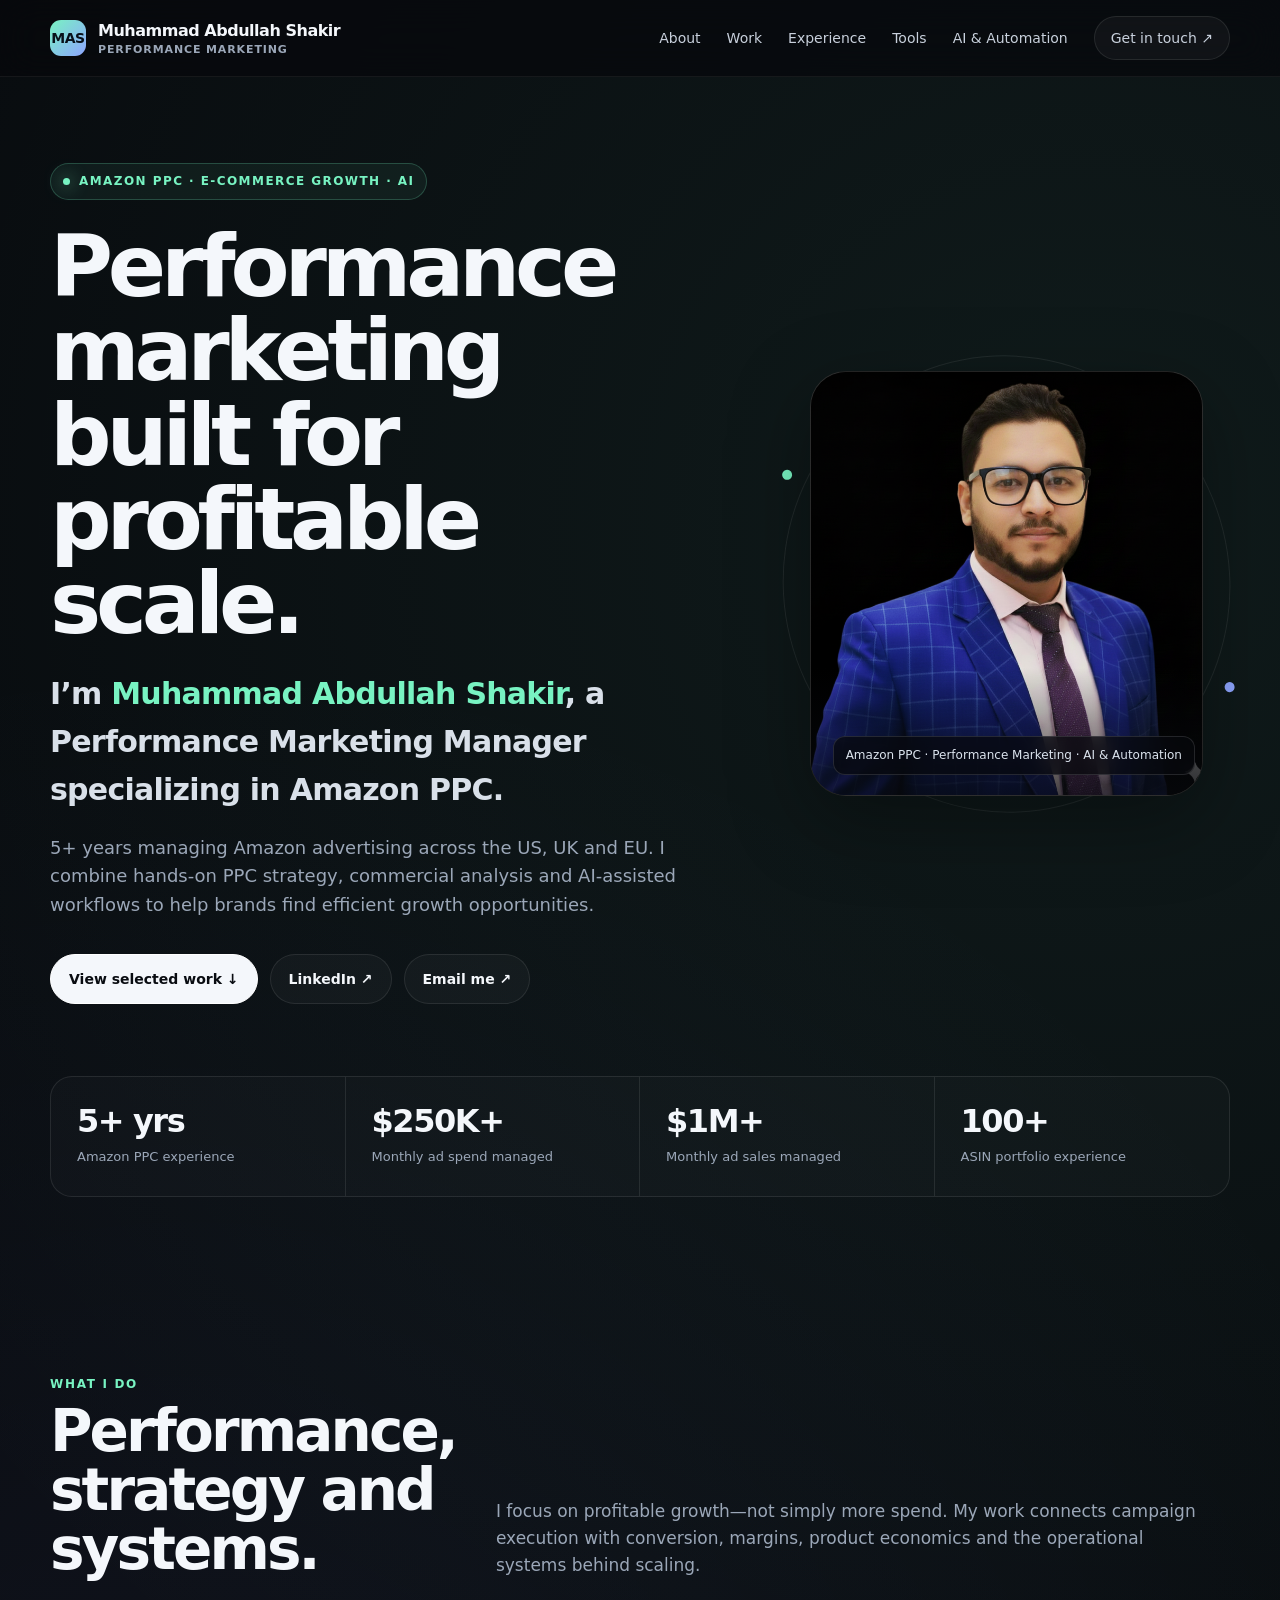
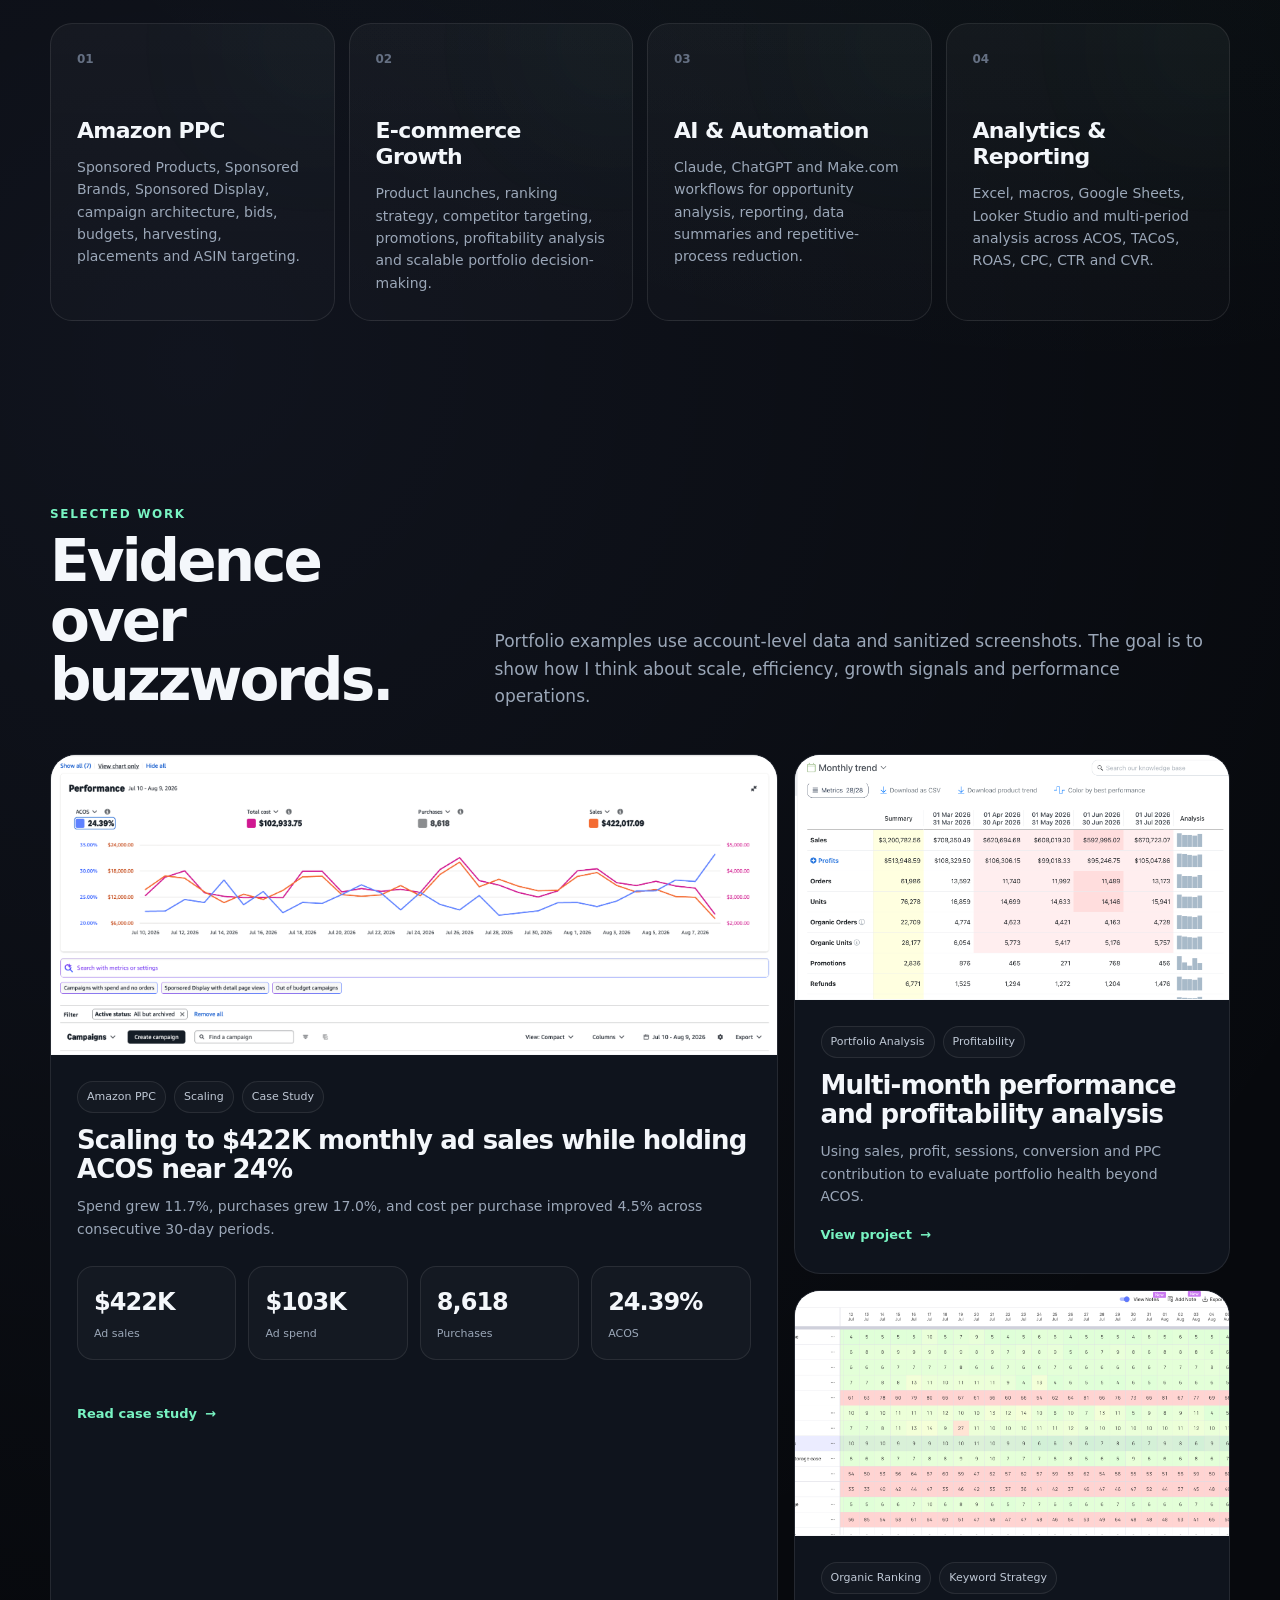
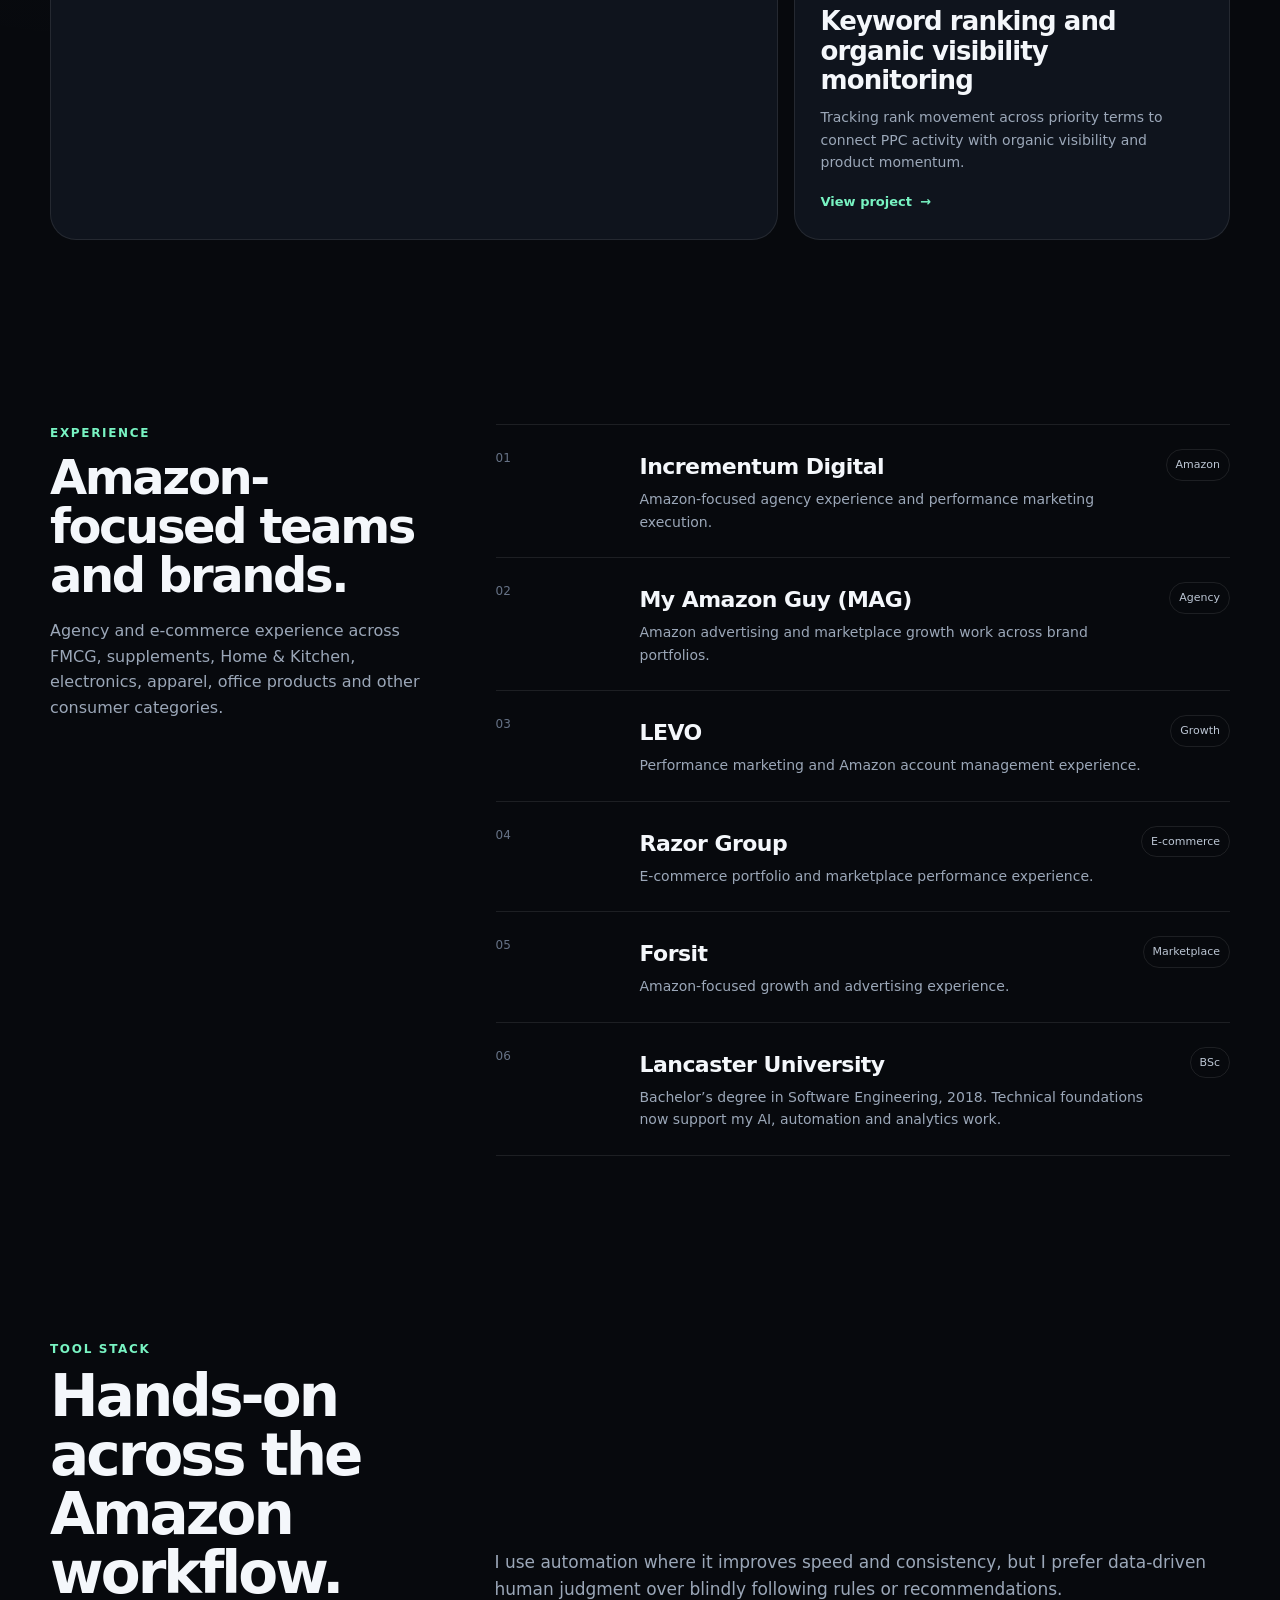
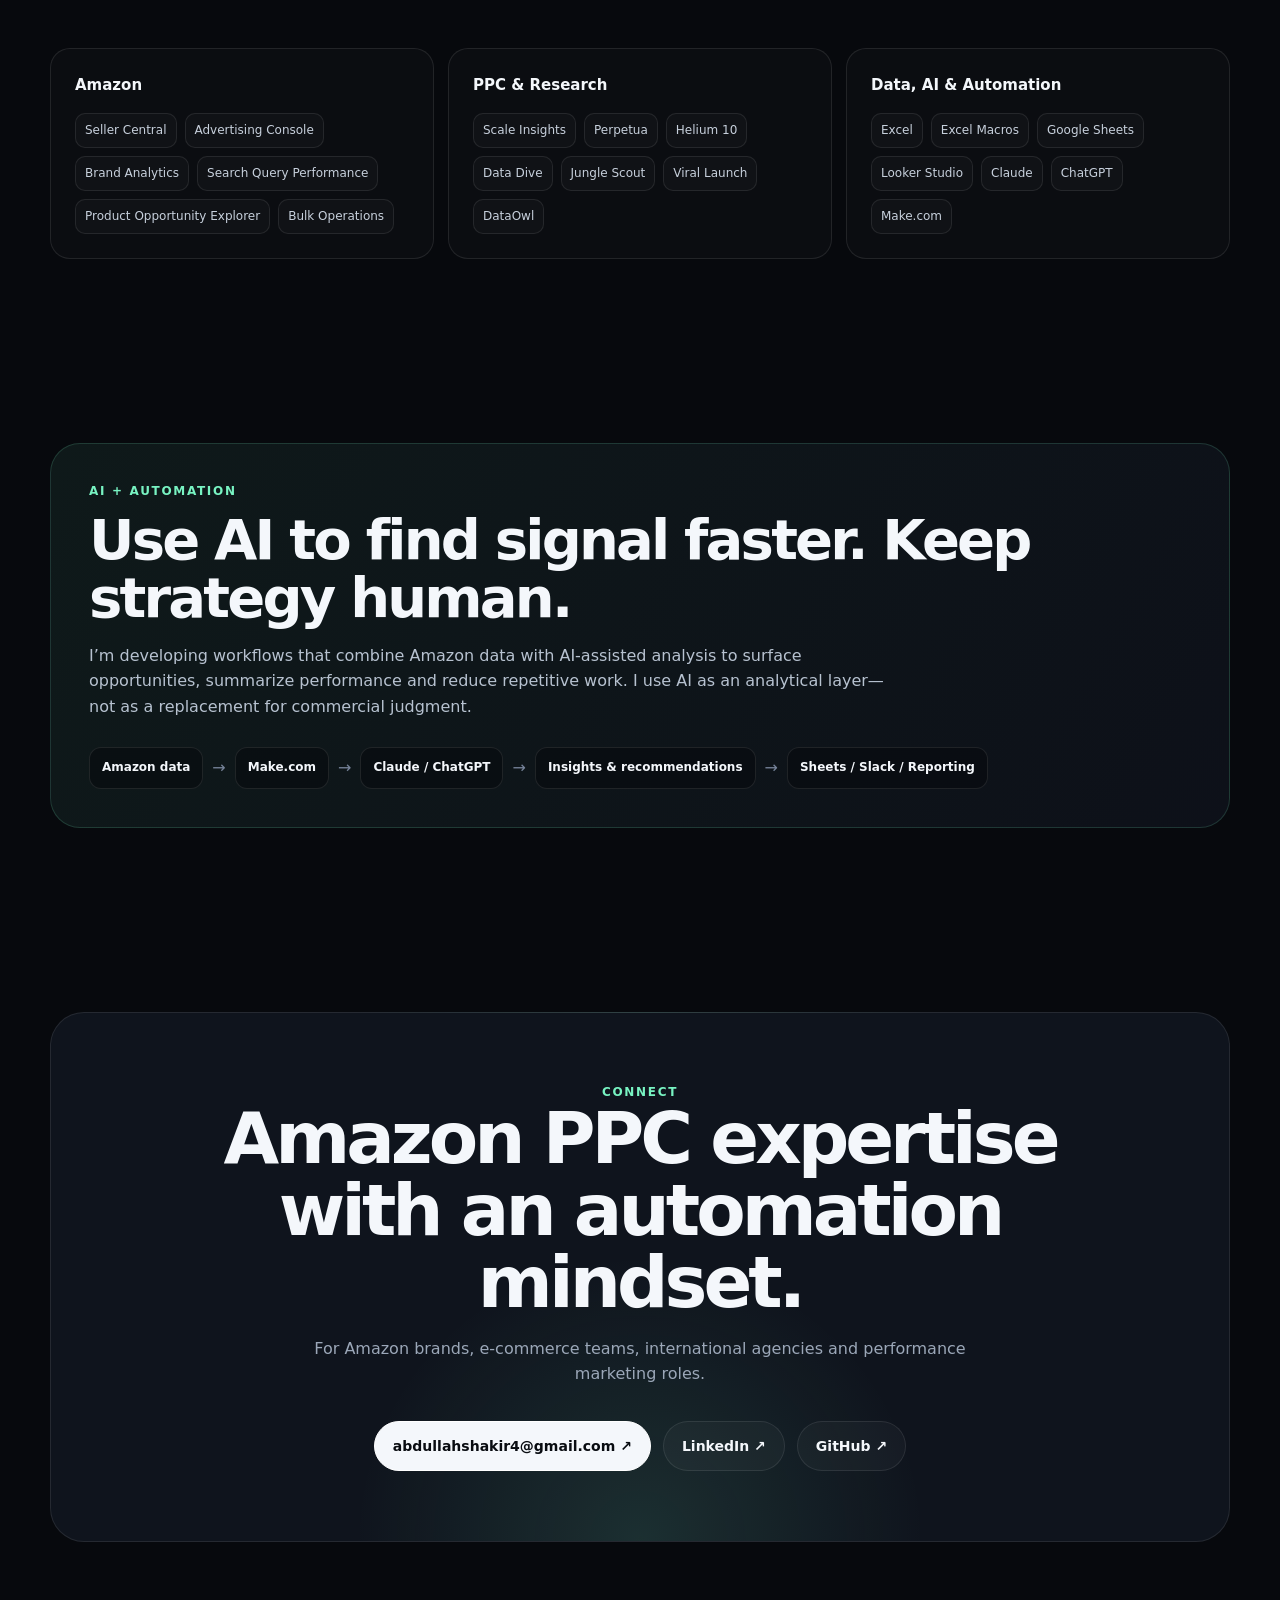
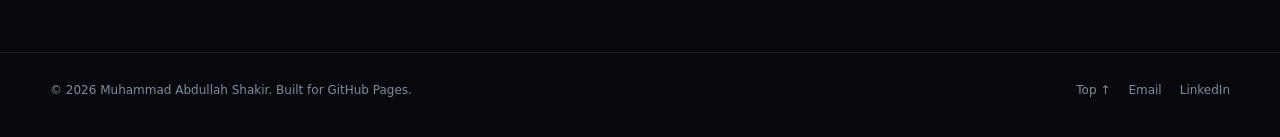
==== index.html @ b3706aef "Initial portfolio website" ====
<!doctype html>
<html lang="en">
<head>
  <meta charset="utf-8" />
  <meta name="viewport" content="width=device-width,initial-scale=1" />
  <meta name="description" content="Muhammad Abdullah Shakir — Performance Marketing Manager specializing in Amazon PPC, e-commerce growth, AI and automation." />
  <meta name="theme-color" content="#07090d" />
  <title>Muhammad Abdullah Shakir | Amazon PPC, Performance Marketing & AI</title>
  <link rel="stylesheet" href="styles.css" />
</head>
<body>
<nav class="nav">
  <div class="container nav-inner">
    <a class="brand" href="#top"><span class="brand-mark">MAS</span><span>Muhammad Abdullah Shakir<small>Performance Marketing</small></span></a>
    <button class="menu-btn" aria-label="Open menu">☰</button>
    <div class="nav-links">
      <a href="#about">About</a><a href="#work">Work</a><a href="#experience">Experience</a><a href="#tools">Tools</a><a href="#ai">AI & Automation</a>
      <a class="nav-cta" href="mailto:abdullahshakir4@gmail.com">Get in touch ↗</a>
    </div>
  </div>
</nav>
<main id="top">
  <header class="hero">
    <div class="container hero-grid">
      <div>
        <div class="eyebrow"><span class="eyebrow-dot"></span> Amazon PPC · E-commerce Growth · AI</div>
        <h1>Performance marketing built for profitable scale.</h1>
        <div class="hero-role">I’m <span>Muhammad Abdullah Shakir</span>, a Performance Marketing Manager specializing in Amazon PPC.</div>
        <p class="hero-copy">5+ years managing Amazon advertising across the US, UK and EU. I combine hands-on PPC strategy, commercial analysis and AI-assisted workflows to help brands find efficient growth opportunities.</p>
        <div class="hero-actions">
          <a class="btn btn-primary" href="#work">View selected work ↓</a>
          <a class="btn btn-secondary" href="https://www.linkedin.com/in/muhammadabdullahshakir/" target="_blank" rel="noreferrer">LinkedIn ↗</a>
          <a class="btn btn-secondary" href="mailto:abdullahshakir4@gmail.com">Email me ↗</a>
        </div>
      </div>
      <div class="hero-photo-wrap">
        <div class="hero-orbit"></div>
        <div class="photo-card"><img src="assets/profile.png" alt="Muhammad Abdullah Shakir" /><div class="photo-label">Amazon PPC · Performance Marketing · AI & Automation</div></div>
      </div>
    </div>
  </header>
  <div class="stats"><div class="container stats-grid reveal">
    <div class="stat"><strong>5+ yrs</strong><span>Amazon PPC experience</span></div>
    <div class="stat"><strong>$250K+</strong><span>Monthly ad spend managed</span></div>
    <div class="stat"><strong>$1M+</strong><span>Monthly ad sales managed</span></div>
    <div class="stat"><strong>100+</strong><span>ASIN portfolio experience</span></div>
  </div></div>

  <section id="about"><div class="container">
    <div class="section-head reveal"><div><div class="kicker">What I do</div><h2>Performance, strategy and systems.</h2></div><p>I focus on profitable growth—not simply more spend. My work connects campaign execution with conversion, margins, product economics and the operational systems behind scaling.</p></div>
    <div class="services-grid">
      <article class="service reveal"><div class="service-num">01</div><h3>Amazon PPC</h3><p>Sponsored Products, Sponsored Brands, Sponsored Display, campaign architecture, bids, budgets, harvesting, placements and ASIN targeting.</p></article>
      <article class="service reveal"><div class="service-num">02</div><h3>E-commerce Growth</h3><p>Product launches, ranking strategy, competitor targeting, promotions, profitability analysis and scalable portfolio decision-making.</p></article>
      <article class="service reveal"><div class="service-num">03</div><h3>AI & Automation</h3><p>Claude, ChatGPT and Make.com workflows for opportunity analysis, reporting, data summaries and repetitive-process reduction.</p></article>
      <article class="service reveal"><div class="service-num">04</div><h3>Analytics & Reporting</h3><p>Excel, macros, Google Sheets, Looker Studio and multi-period analysis across ACOS, TACoS, ROAS, CPC, CTR and CVR.</p></article>
    </div>
  </div></section>

  <section id="work"><div class="container">
    <div class="section-head reveal"><div><div class="kicker">Selected work</div><h2>Evidence over buzzwords.</h2></div><p>Portfolio examples use account-level data and sanitized screenshots. The goal is to show how I think about scale, efficiency, growth signals and performance operations.</p></div>
    <div class="work-grid">
      <a class="work-card primary reveal" href="ppc-scaling.html">
        <div class="visual"><img src="assets/ppc-after.png" alt="Amazon PPC performance showing $422K ad sales" /></div>
        <div class="work-card-content"><div class="work-meta"><span class="pill">Amazon PPC</span><span class="pill">Scaling</span><span class="pill">Case Study</span></div><h3>Scaling to $422K monthly ad sales while holding ACOS near 24%</h3><p>Spend grew 11.7%, purchases grew 17.0%, and cost per purchase improved 4.5% across consecutive 30-day periods.</p><div class="case-strip"><div class="case-metric"><strong>$422K</strong><span>Ad sales</span></div><div class="case-metric"><strong>$103K</strong><span>Ad spend</span></div><div class="case-metric"><strong>8,618</strong><span>Purchases</span></div><div class="case-metric"><strong>24.39%</strong><span>ACOS</span></div></div><div class="work-link">Read case study <span>→</span></div></div>
      </a>
      <div class="work-stack">
        <a class="work-card reveal" href="performance-growth.html"><div class="visual"><img src="assets/scale-insights-mom.png" alt="Multi-month e-commerce performance view" /></div><div class="work-card-content"><div class="work-meta"><span class="pill">Portfolio Analysis</span><span class="pill">Profitability</span></div><h3>Multi-month performance and profitability analysis</h3><p>Using sales, profit, sessions, conversion and PPC contribution to evaluate portfolio health beyond ACOS.</p><div class="work-link">View project <span>→</span></div></div></a>
        <a class="work-card reveal" href="keyword-ranking.html"><div class="visual"><img src="assets/keyword-ranks.png" alt="Keyword rank monitoring heatmap" /></div><div class="work-card-content"><div class="work-meta"><span class="pill">Organic Ranking</span><span class="pill">Keyword Strategy</span></div><h3>Keyword ranking and organic visibility monitoring</h3><p>Tracking rank movement across priority terms to connect PPC activity with organic visibility and product momentum.</p><div class="work-link">View project <span>→</span></div></div></a>
      </div>
    </div>
  </div></section>

  <section id="experience"><div class="container experience">
    <div class="exp-intro reveal"><div class="kicker">Experience</div><h2>Amazon-focused teams and brands.</h2><p>Agency and e-commerce experience across FMCG, supplements, Home & Kitchen, electronics, apparel, office products and other consumer categories.</p></div>
    <div class="timeline reveal">
      <div class="timeline-row"><div class="num">01</div><div><h3>Incrementum Digital</h3><p>Amazon-focused agency experience and performance marketing execution.</p></div><div class="tag">Amazon</div></div>
      <div class="timeline-row"><div class="num">02</div><div><h3>My Amazon Guy (MAG)</h3><p>Amazon advertising and marketplace growth work across brand portfolios.</p></div><div class="tag">Agency</div></div>
      <div class="timeline-row"><div class="num">03</div><div><h3>LEVO</h3><p>Performance marketing and Amazon account management experience.</p></div><div class="tag">Growth</div></div>
      <div class="timeline-row"><div class="num">04</div><div><h3>Razor Group</h3><p>E-commerce portfolio and marketplace performance experience.</p></div><div class="tag">E-commerce</div></div>
      <div class="timeline-row"><div class="num">05</div><div><h3>Forsit</h3><p>Amazon-focused growth and advertising experience.</p></div><div class="tag">Marketplace</div></div>
      <div class="timeline-row"><div class="num">06</div><div><h3>Lancaster University</h3><p>Bachelor’s degree in Software Engineering, 2018. Technical foundations now support my AI, automation and analytics work.</p></div><div class="tag">BSc</div></div>
    </div>
  </div></section>

  <section id="tools"><div class="container">
    <div class="section-head reveal"><div><div class="kicker">Tool stack</div><h2>Hands-on across the Amazon workflow.</h2></div><p>I use automation where it improves speed and consistency, but I prefer data-driven human judgment over blindly following rules or recommendations.</p></div>
    <div class="tools-wrap">
      <div class="tool-group reveal"><h3>Amazon</h3><div class="chips"><span class="chip">Seller Central</span><span class="chip">Advertising Console</span><span class="chip">Brand Analytics</span><span class="chip">Search Query Performance</span><span class="chip">Product Opportunity Explorer</span><span class="chip">Bulk Operations</span></div></div>
      <div class="tool-group reveal"><h3>PPC & Research</h3><div class="chips"><span class="chip">Scale Insights</span><span class="chip">Perpetua</span><span class="chip">Helium 10</span><span class="chip">Data Dive</span><span class="chip">Jungle Scout</span><span class="chip">Viral Launch</span><span class="chip">DataOwl</span></div></div>
      <div class="tool-group reveal"><h3>Data, AI & Automation</h3><div class="chips"><span class="chip">Excel</span><span class="chip">Excel Macros</span><span class="chip">Google Sheets</span><span class="chip">Looker Studio</span><span class="chip">Claude</span><span class="chip">ChatGPT</span><span class="chip">Make.com</span></div></div>
    </div>
  </div></section>

  <section id="ai"><div class="container"><div class="ai-band reveal">
    <div class="kicker">AI + Automation</div><h2>Use AI to find signal faster. Keep strategy human.</h2><p>I’m developing workflows that combine Amazon data with AI-assisted analysis to surface opportunities, summarize performance and reduce repetitive work. I use AI as an analytical layer—not as a replacement for commercial judgment.</p>
    <div class="workflow"><span class="flow-step">Amazon data</span><span class="arrow">→</span><span class="flow-step">Make.com</span><span class="arrow">→</span><span class="flow-step">Claude / ChatGPT</span><span class="arrow">→</span><span class="flow-step">Insights & recommendations</span><span class="arrow">→</span><span class="flow-step">Sheets / Slack / Reporting</span></div>
  </div></div></section>

  <section class="cta"><div class="container"><div class="cta-box reveal"><div class="kicker">Connect</div><h2>Amazon PPC expertise with an automation mindset.</h2><p>For Amazon brands, e-commerce teams, international agencies and performance marketing roles.</p><div class="hero-actions" style="justify-content:center"><a class="btn btn-primary" href="mailto:abdullahshakir4@gmail.com">abdullahshakir4@gmail.com ↗</a><a class="btn btn-secondary" href="https://www.linkedin.com/in/muhammadabdullahshakir/" target="_blank" rel="noreferrer">LinkedIn ↗</a><a class="btn btn-secondary" href="https://github.com/mabdullahshakir4" target="_blank" rel="noreferrer">GitHub ↗</a></div></div></div></section>
</main>
<footer><div class="container footer-inner"><div>© 2026 Muhammad Abdullah Shakir. Built for GitHub Pages.</div><div class="footer-links"><a href="#top">Top ↑</a><a href="mailto:abdullahshakir4@gmail.com">Email</a><a href="https://www.linkedin.com/in/muhammadabdullahshakir/" target="_blank" rel="noreferrer">LinkedIn</a></div></div></footer>
<script src="script.js"></script>
</body></html>
---- styles.css ----
:root {
  --bg: #07090d;
  --bg-soft: #0b0f16;
  --panel: #0f141d;
  --panel-2: #111824;
  --text: #f4f7fb;
  --muted: #9ba7b8;
  --line: rgba(255,255,255,.09);
  --accent: #78f3c2;
  --accent-2: #8ea5ff;
  --accent-3: #e4ff7a;
  --shadow: 0 24px 80px rgba(0,0,0,.35);
  --radius: 24px;
  --container: 1180px;
}
*{box-sizing:border-box}
html{scroll-behavior:smooth}
body{margin:0;background:
  radial-gradient(circle at 85% 8%,rgba(120,243,194,.08),transparent 24%),
  radial-gradient(circle at 15% 30%,rgba(142,165,255,.07),transparent 28%),
  var(--bg);color:var(--text);font-family:Inter,ui-sans-serif,system-ui,-apple-system,BlinkMacSystemFont,"Segoe UI",sans-serif;line-height:1.6;overflow-x:hidden}
a{color:inherit;text-decoration:none}
img{max-width:100%;display:block}
button,input,textarea{font:inherit}
.container{width:min(calc(100% - 40px),var(--container));margin:0 auto}
.nav{position:sticky;top:0;z-index:50;background:rgba(7,9,13,.76);backdrop-filter:blur(18px);border-bottom:1px solid rgba(255,255,255,.06)}
.nav-inner{height:76px;display:flex;align-items:center;justify-content:space-between;gap:24px}
.brand{display:flex;align-items:center;gap:12px;font-weight:800;letter-spacing:-.03em}.brand-mark{width:36px;height:36px;border-radius:11px;display:grid;place-items:center;background:linear-gradient(135deg,var(--accent),var(--accent-2));color:#081019;font-size:14px}.brand small{display:block;color:var(--muted);font-weight:600;font-size:11px;letter-spacing:.08em;text-transform:uppercase;margin-top:-3px}
.nav-links{display:flex;align-items:center;gap:26px;font-size:14px;color:#c8d0dc}.nav-links a:hover{color:#fff}.nav-cta{padding:10px 16px;border:1px solid var(--line);border-radius:999px;background:rgba(255,255,255,.04)}
.menu-btn{display:none;background:none;border:0;color:#fff;font-size:24px;cursor:pointer}
.hero{padding:86px 0 54px}.hero-grid{display:grid;grid-template-columns:1.2fr .8fr;gap:62px;align-items:center}.eyebrow{display:inline-flex;align-items:center;gap:9px;font-size:12px;font-weight:800;letter-spacing:.12em;text-transform:uppercase;color:var(--accent);border:1px solid rgba(120,243,194,.22);background:rgba(120,243,194,.06);padding:8px 12px;border-radius:999px}.eyebrow-dot{width:7px;height:7px;border-radius:50%;background:var(--accent);box-shadow:0 0 18px var(--accent)}
h1{font-size:clamp(48px,7vw,86px);line-height:.98;letter-spacing:-.06em;margin:24px 0 24px;max-width:850px}.hero-role{font-size:clamp(20px,2.4vw,30px);font-weight:650;color:#d9e0e9;letter-spacing:-.025em;margin-bottom:20px}.hero-role span{color:var(--accent)}.hero-copy{max-width:730px;color:var(--muted);font-size:18px}.hero-actions{display:flex;gap:12px;flex-wrap:wrap;margin-top:34px}.btn{display:inline-flex;align-items:center;justify-content:center;gap:9px;padding:13px 18px;border-radius:999px;border:1px solid var(--line);font-weight:750;font-size:14px;transition:.2s ease}.btn-primary{background:var(--text);color:#090c11;border-color:#fff}.btn-primary:hover{transform:translateY(-2px);box-shadow:0 14px 40px rgba(255,255,255,.12)}.btn-secondary{background:rgba(255,255,255,.03)}.btn-secondary:hover{border-color:rgba(255,255,255,.22);background:rgba(255,255,255,.06)}
.hero-photo-wrap{position:relative;min-height:520px;display:grid;place-items:center}.hero-orbit{position:absolute;inset:6% 0;border:1px solid rgba(255,255,255,.08);border-radius:50%;transform:rotate(-14deg)}.hero-orbit:before,.hero-orbit:after{content:"";position:absolute;width:10px;height:10px;border-radius:50%;background:var(--accent)}.hero-orbit:before{top:14%;left:7%}.hero-orbit:after{bottom:15%;right:6%;background:var(--accent-2)}.photo-card{position:relative;width:min(420px,88%);aspect-ratio:1/1.08;border-radius:36px;overflow:hidden;background:linear-gradient(180deg,#111,#050505);border:1px solid rgba(255,255,255,.12);box-shadow:var(--shadow)}.photo-card img{width:100%;height:100%;object-fit:cover;object-position:center top}.photo-card:after{content:"";position:absolute;inset:auto 0 0;height:30%;background:linear-gradient(transparent,rgba(7,9,13,.7))}.photo-label{position:absolute;z-index:2;left:22px;bottom:20px;padding:9px 12px;border-radius:12px;background:rgba(7,9,13,.72);border:1px solid rgba(255,255,255,.12);backdrop-filter:blur(10px);font-size:12px;color:#dce4ee}
.stats{padding:18px 0 86px}.stats-grid{display:grid;grid-template-columns:repeat(4,1fr);border:1px solid var(--line);border-radius:22px;overflow:hidden;background:rgba(255,255,255,.02)}.stat{padding:28px 26px;border-right:1px solid var(--line)}.stat:last-child{border-right:0}.stat strong{display:block;font-size:32px;line-height:1.05;letter-spacing:-.045em}.stat span{display:block;color:var(--muted);font-size:13px;margin-top:8px}
section{padding:92px 0}.section-head{display:grid;grid-template-columns:.55fr 1fr;gap:40px;align-items:end;margin-bottom:44px}.kicker{font-size:12px;text-transform:uppercase;letter-spacing:.14em;font-weight:800;color:var(--accent)}.section-head h2{font-size:clamp(36px,5vw,58px);line-height:1.02;letter-spacing:-.05em;margin:8px 0 0}.section-head p{color:var(--muted);font-size:17px;margin:0;max-width:720px}
.services-grid{display:grid;grid-template-columns:repeat(4,1fr);gap:14px}.service{min-height:250px;padding:26px;border:1px solid var(--line);border-radius:22px;background:linear-gradient(180deg,rgba(255,255,255,.035),rgba(255,255,255,.015));position:relative;overflow:hidden}.service:before{content:"";position:absolute;width:120px;height:120px;border-radius:50%;background:var(--accent);filter:blur(90px);opacity:.09;right:-40px;top:-40px}.service-num{font-size:12px;color:#657083;font-weight:800}.service h3{font-size:22px;line-height:1.2;letter-spacing:-.03em;margin:48px 0 12px}.service p{color:var(--muted);font-size:14px;margin:0}
.work-grid{display:grid;grid-template-columns:1.25fr .75fr;gap:16px}.work-card{position:relative;border:1px solid var(--line);border-radius:26px;background:var(--panel);overflow:hidden;min-height:420px;transition:.25s ease}.work-card:hover{transform:translateY(-4px);border-color:rgba(255,255,255,.18)}.work-card .visual{height:245px;background:#f6f7f8;overflow:hidden;border-bottom:1px solid var(--line)}.work-card .visual img{width:100%;height:100%;object-fit:cover;object-position:top}.work-card.primary .visual{height:300px}.work-card-content{padding:26px}.work-meta{display:flex;gap:8px;flex-wrap:wrap;margin-bottom:13px}.pill{font-size:11px;color:#bfc8d5;border:1px solid var(--line);border-radius:999px;padding:6px 9px;background:rgba(255,255,255,.025)}.work-card h3{font-size:26px;line-height:1.15;letter-spacing:-.035em;margin:8px 0 10px}.work-card p{color:var(--muted);font-size:14px;margin:0}.work-link{display:inline-flex;gap:8px;align-items:center;margin-top:18px;font-size:13px;font-weight:800;color:var(--accent)}.work-link span{transition:.2s}.work-card:hover .work-link span{transform:translateX(4px)}.work-stack{display:grid;gap:16px}
.case-strip{display:grid;grid-template-columns:repeat(4,1fr);gap:12px;margin:26px 0}.case-metric{padding:16px;border-radius:16px;border:1px solid var(--line);background:rgba(255,255,255,.025)}.case-metric strong{font-size:24px;letter-spacing:-.04em}.case-metric span{display:block;color:var(--muted);font-size:11px;margin-top:4px}
.experience{display:grid;grid-template-columns:.7fr 1.3fr;gap:50px}.exp-intro{position:sticky;top:110px;align-self:start}.exp-intro h2{font-size:48px;line-height:1.02;letter-spacing:-.05em;margin:10px 0 18px}.exp-intro p{color:var(--muted)}.timeline{border-top:1px solid var(--line)}.timeline-row{display:grid;grid-template-columns:120px 1fr auto;gap:24px;padding:24px 0;border-bottom:1px solid var(--line);align-items:start}.timeline-row .num{font-size:12px;color:#667286}.timeline-row h3{font-size:22px;margin:0 0 4px;letter-spacing:-.025em}.timeline-row p{margin:0;color:var(--muted);font-size:14px}.timeline-row .tag{font-size:11px;color:#bcc6d4;border:1px solid var(--line);padding:6px 9px;border-radius:999px;white-space:nowrap}
.tools-wrap{display:grid;grid-template-columns:repeat(3,1fr);gap:14px}.tool-group{padding:24px;border-radius:20px;border:1px solid var(--line);background:rgba(255,255,255,.018)}.tool-group h3{font-size:15px;margin:0 0 16px}.chips{display:flex;flex-wrap:wrap;gap:8px}.chip{font-size:12px;color:#c7d0dc;padding:7px 9px;border:1px solid var(--line);border-radius:10px;background:rgba(255,255,255,.025)}
.ai-band{border:1px solid rgba(120,243,194,.16);background:linear-gradient(120deg,rgba(120,243,194,.07),rgba(142,165,255,.05));border-radius:30px;padding:38px}.ai-band h2{font-size:clamp(34px,5vw,56px);line-height:1.03;letter-spacing:-.05em;margin:10px 0 14px}.ai-band p{color:#b7c2d0;max-width:800px}.workflow{display:flex;gap:9px;flex-wrap:wrap;align-items:center;margin-top:28px}.flow-step{padding:10px 12px;border:1px solid var(--line);border-radius:12px;background:rgba(7,9,13,.52);font-size:12px;font-weight:750}.arrow{color:#768399}
.cta{padding-bottom:110px}.cta-box{text-align:center;border:1px solid var(--line);border-radius:34px;padding:70px 30px;background:radial-gradient(circle at 50% 100%,rgba(120,243,194,.12),transparent 36%),var(--panel)}.cta-box h2{font-size:clamp(42px,6vw,72px);line-height:1;letter-spacing:-.055em;margin:0 auto 18px;max-width:900px}.cta-box p{color:var(--muted);max-width:680px;margin:0 auto 28px}
footer{border-top:1px solid var(--line);padding:28px 0 36px;color:#7f8b9d;font-size:12px}.footer-inner{display:flex;justify-content:space-between;gap:20px;flex-wrap:wrap}.footer-links{display:flex;gap:18px}.footer-links a:hover{color:#fff}
/* case study */
.case-hero{padding:78px 0 46px}.case-hero .back{font-size:13px;color:var(--muted)}.case-hero h1{font-size:clamp(44px,6vw,76px);max-width:960px;margin:22px 0}.case-lead{font-size:19px;color:#aeb8c7;max-width:820px}.case-grid{display:grid;grid-template-columns:.72fr 1.28fr;gap:54px;align-items:start}.case-sidebar{position:sticky;top:105px}.case-sidebar-card{border:1px solid var(--line);border-radius:22px;padding:22px;background:var(--panel)}.case-sidebar-card h3{font-size:13px;text-transform:uppercase;letter-spacing:.1em;color:#7f8b9d;margin:0 0 14px}.case-sidebar-card dl{margin:0}.case-sidebar-card div{padding:12px 0;border-top:1px solid var(--line)}.case-sidebar-card div:first-of-type{border-top:0}.case-sidebar-card dt{font-size:11px;color:#6f7b8d}.case-sidebar-card dd{margin:3px 0 0;font-size:15px;font-weight:700}.case-content h2{font-size:36px;letter-spacing:-.04em;margin:0 0 15px}.case-content h3{font-size:23px;letter-spacing:-.03em;margin:40px 0 10px}.case-content p,.case-content li{color:#aeb8c7}.case-content ul{padding-left:20px}.evidence{margin:26px 0;border-radius:20px;overflow:hidden;border:1px solid var(--line);background:#fff}.evidence img{width:100%;height:auto}.caption{font-size:11px;color:#768399;margin-top:8px}.notice{padding:16px 18px;border-left:3px solid var(--accent);background:rgba(120,243,194,.05);border-radius:0 14px 14px 0;color:#b8c4d2;font-size:13px;margin:28px 0}.two-up{display:grid;grid-template-columns:1fr 1fr;gap:14px}.two-up .evidence{margin:0}.case-table{width:100%;border-collapse:collapse;margin:24px 0;border:1px solid var(--line);border-radius:16px;overflow:hidden}.case-table th,.case-table td{padding:13px 14px;border-bottom:1px solid var(--line);text-align:left;font-size:13px}.case-table th{color:#818da0;font-weight:700;background:rgba(255,255,255,.025)}.case-table td{color:#d7dee8}.case-table tr:last-child td{border-bottom:0}.accent{color:var(--accent)}
.reveal{opacity:0;transform:translateY(16px);transition:opacity .65s ease,transform .65s ease}.reveal.visible{opacity:1;transform:none}
.lightbox{position:fixed;inset:0;background:rgba(2,3,6,.92);display:none;z-index:100;align-items:center;justify-content:center;padding:30px;cursor:zoom-out}.lightbox.open{display:flex}.lightbox img{max-width:96vw;max-height:92vh;object-fit:contain;border-radius:12px;box-shadow:0 24px 80px rgba(0,0,0,.55)}.zoomable{cursor:zoom-in}
@media(max-width:980px){.hero-grid,.section-head,.experience,.case-grid{grid-template-columns:1fr}.hero-photo-wrap{min-height:auto;padding-top:20px}.photo-card{width:min(420px,80vw)}.stats-grid{grid-template-columns:repeat(2,1fr)}.stat:nth-child(2){border-right:0}.stat:nth-child(-n+2){border-bottom:1px solid var(--line)}.services-grid{grid-template-columns:repeat(2,1fr)}.work-grid{grid-template-columns:1fr}.tools-wrap{grid-template-columns:1fr 1fr}.exp-intro,.case-sidebar{position:static}.section-head{align-items:start}.case-sidebar-card{display:grid;grid-template-columns:repeat(2,1fr);gap:8px}.case-sidebar-card h3{grid-column:1/-1}.case-sidebar-card div{border-top:0!important;border-bottom:1px solid var(--line)}}
@media(max-width:720px){.container{width:min(calc(100% - 28px),var(--container))}.nav-links{position:absolute;top:76px;left:14px;right:14px;display:none;flex-direction:column;align-items:stretch;gap:0;padding:10px;border:1px solid var(--line);border-radius:16px;background:#0b0f16;box-shadow:var(--shadow)}.nav-links.open{display:flex}.nav-links a{padding:12px 10px}.menu-btn{display:block}.hero{padding-top:54px}.hero-copy{font-size:16px}.stats-grid{grid-template-columns:1fr 1fr}.stat{padding:20px 18px}.stat strong{font-size:27px}.services-grid,.tools-wrap,.two-up{grid-template-columns:1fr}.service{min-height:220px}.work-card.primary .visual,.work-card .visual{height:220px}.timeline-row{grid-template-columns:42px 1fr}.timeline-row .tag{grid-column:2;justify-self:start}.ai-band{padding:26px}.case-hero{padding-top:52px}.case-sidebar-card{grid-template-columns:1fr}.case-strip{grid-template-columns:1fr 1fr}.footer-inner{flex-direction:column}.cta-box{padding:52px 22px}}
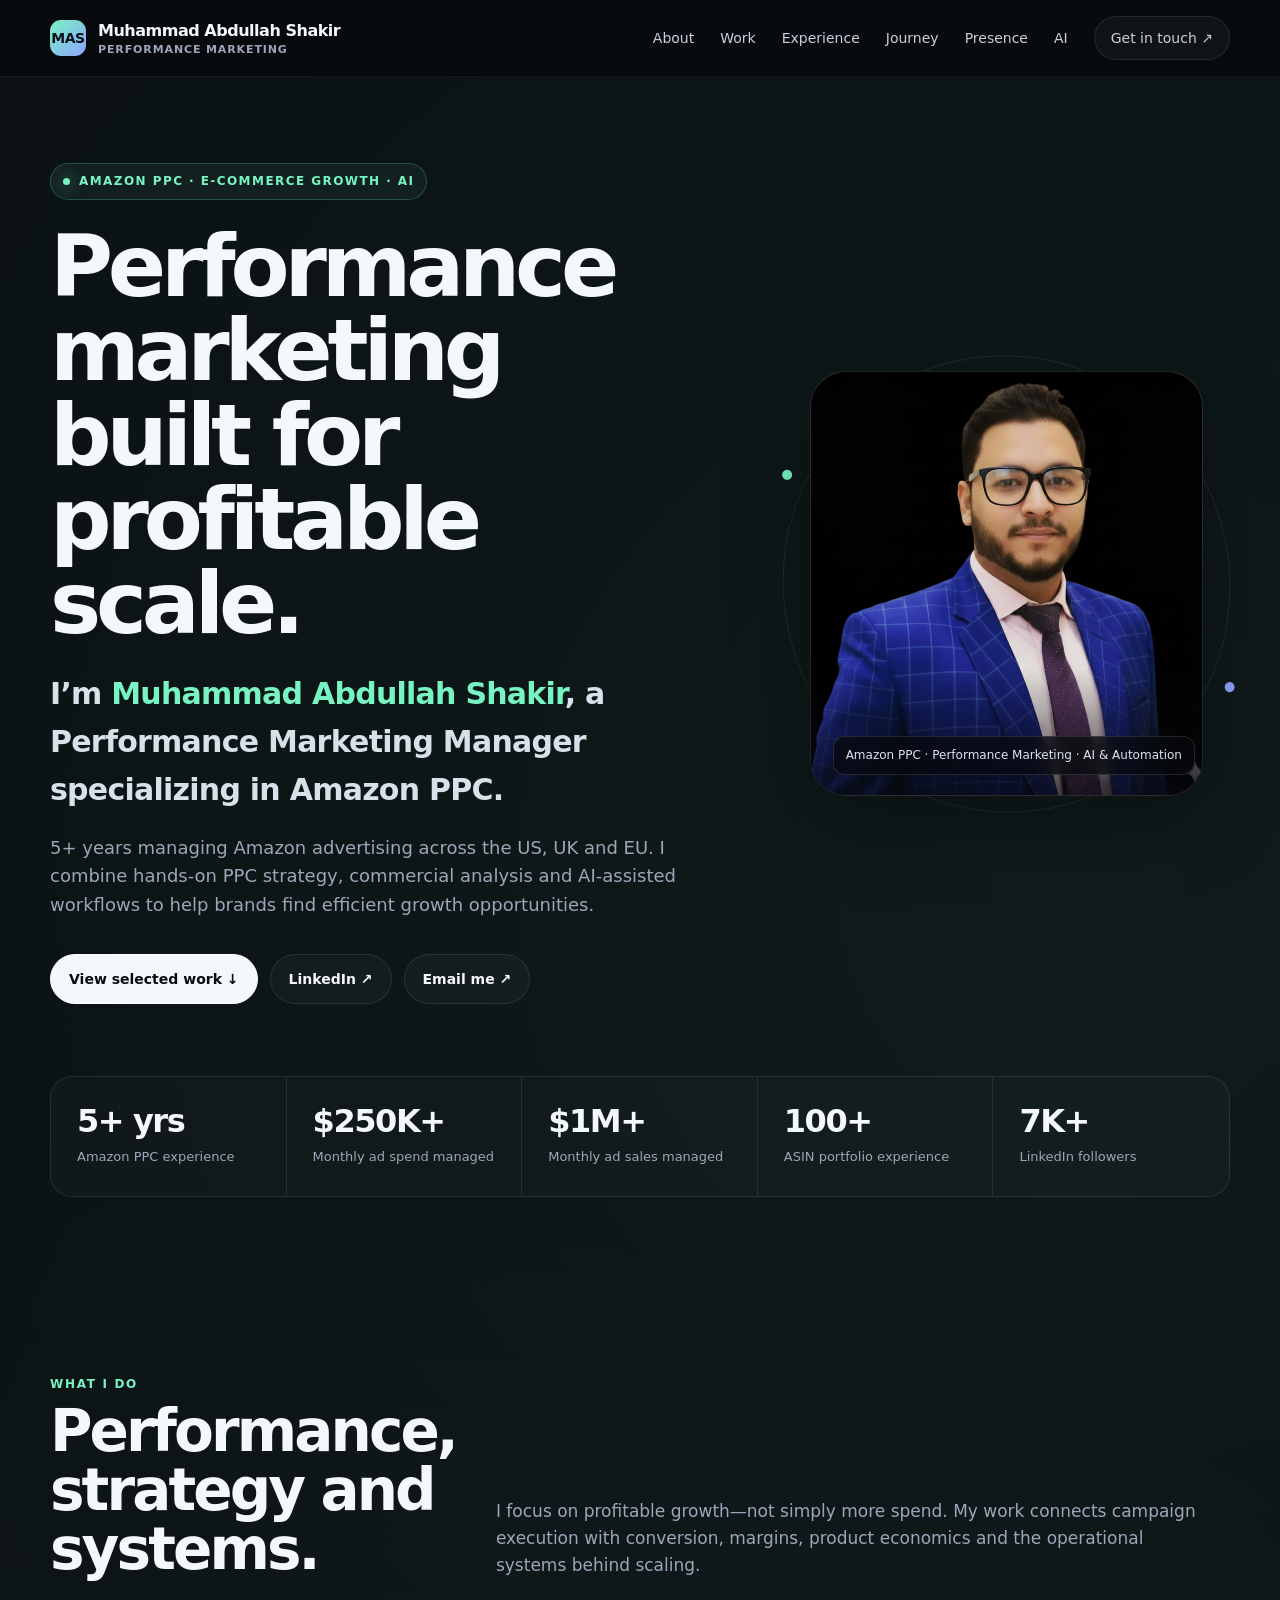
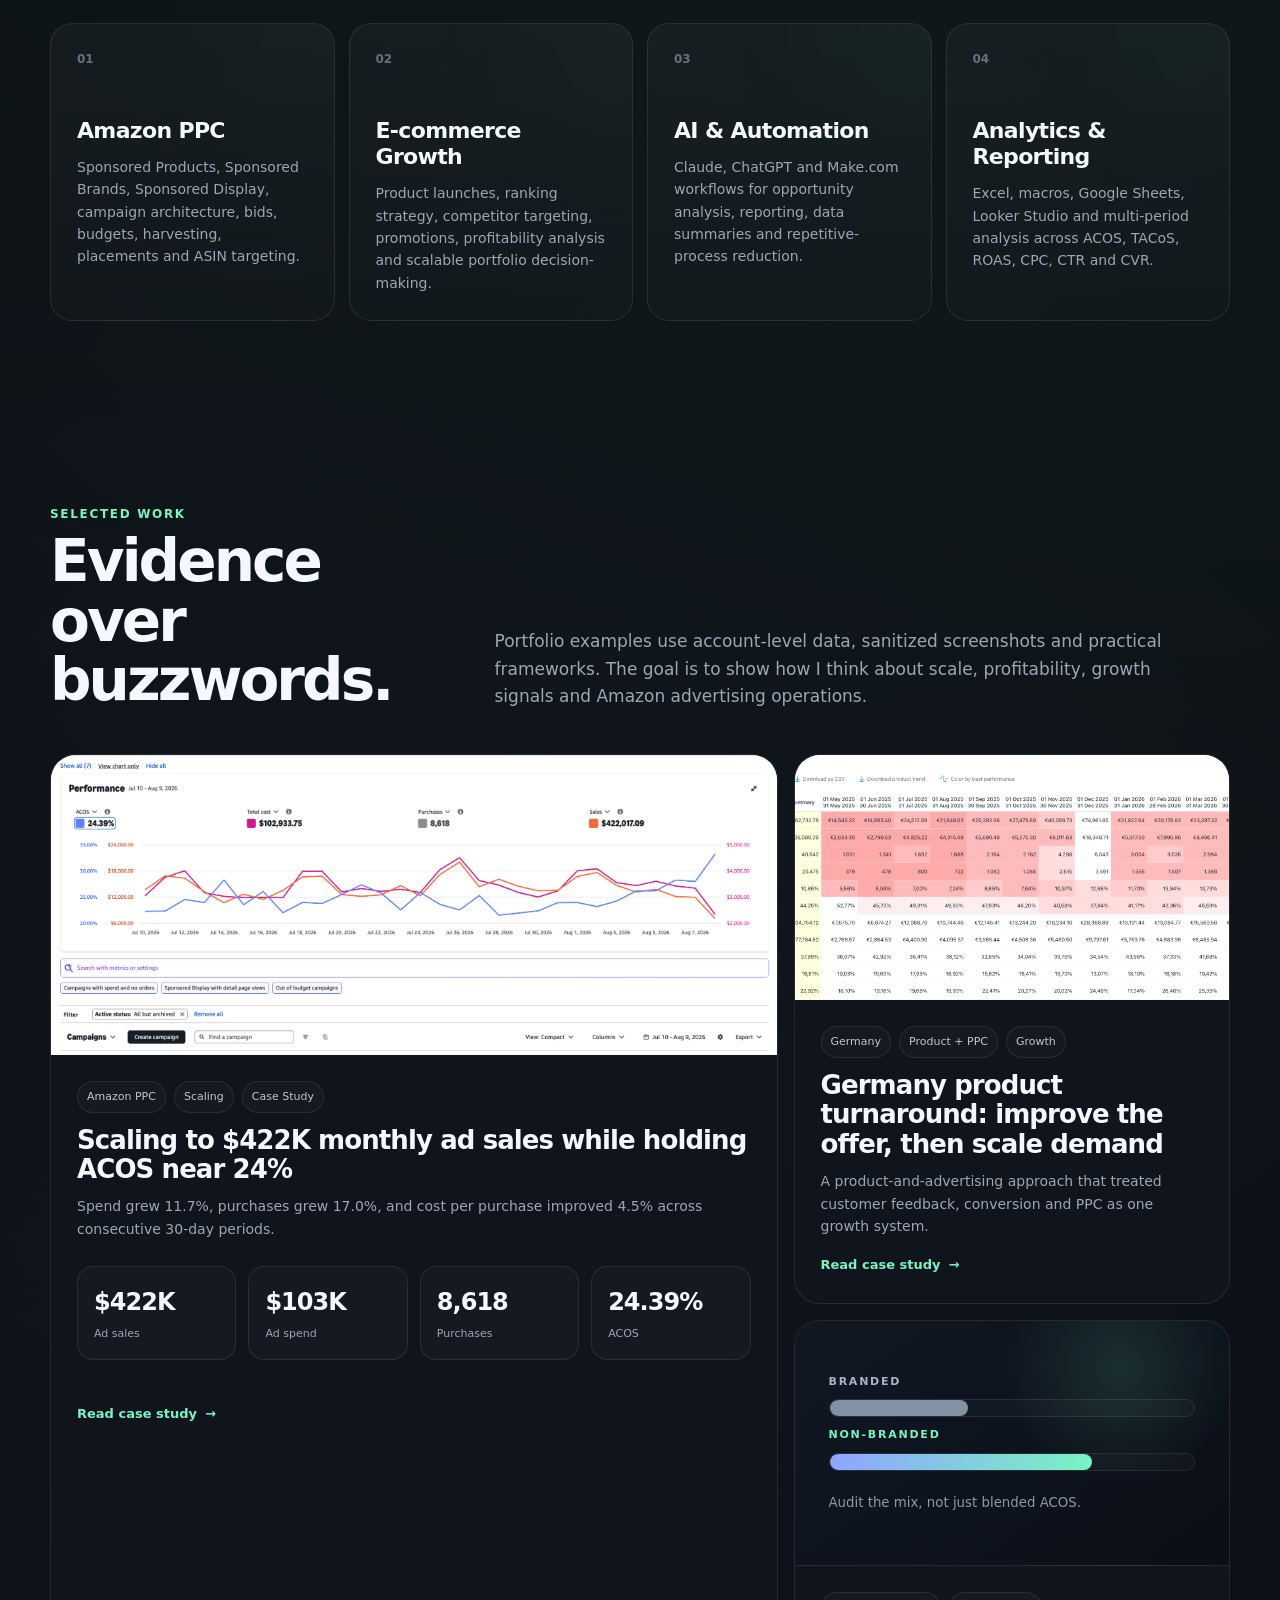
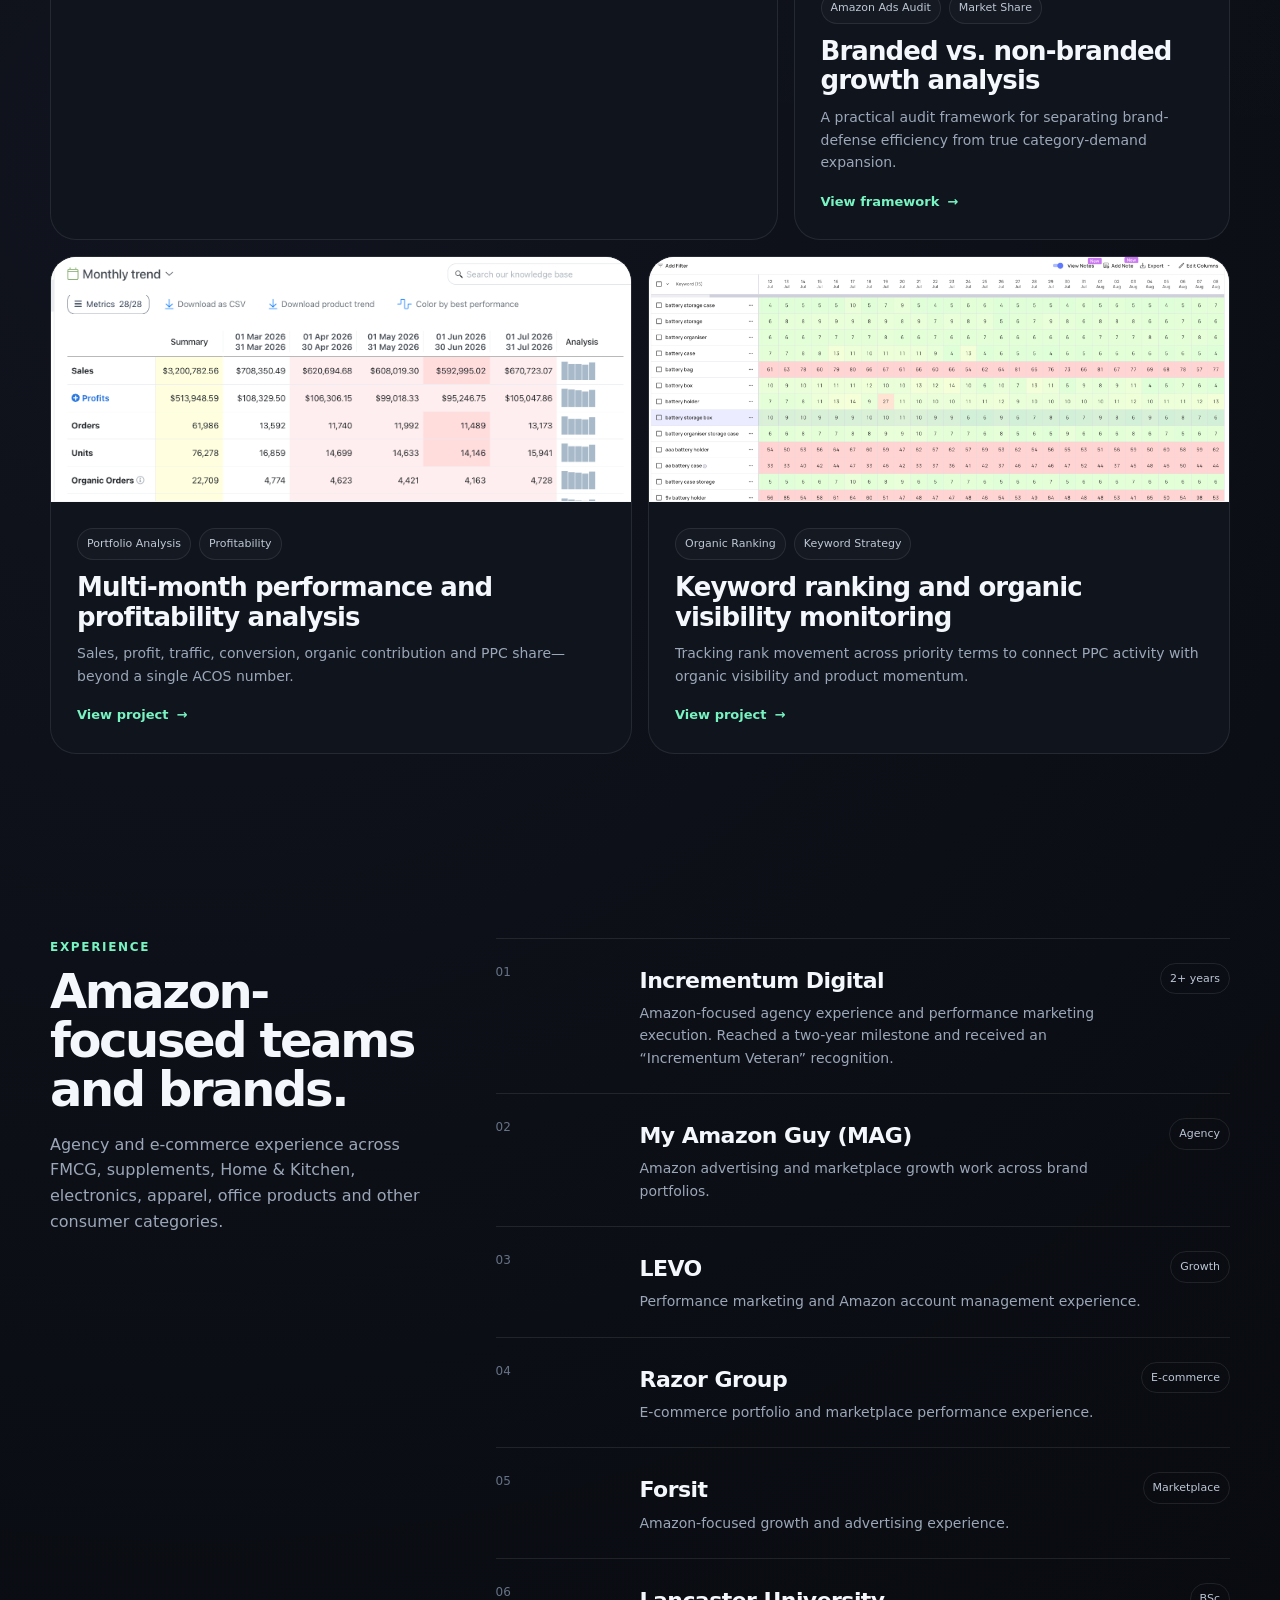
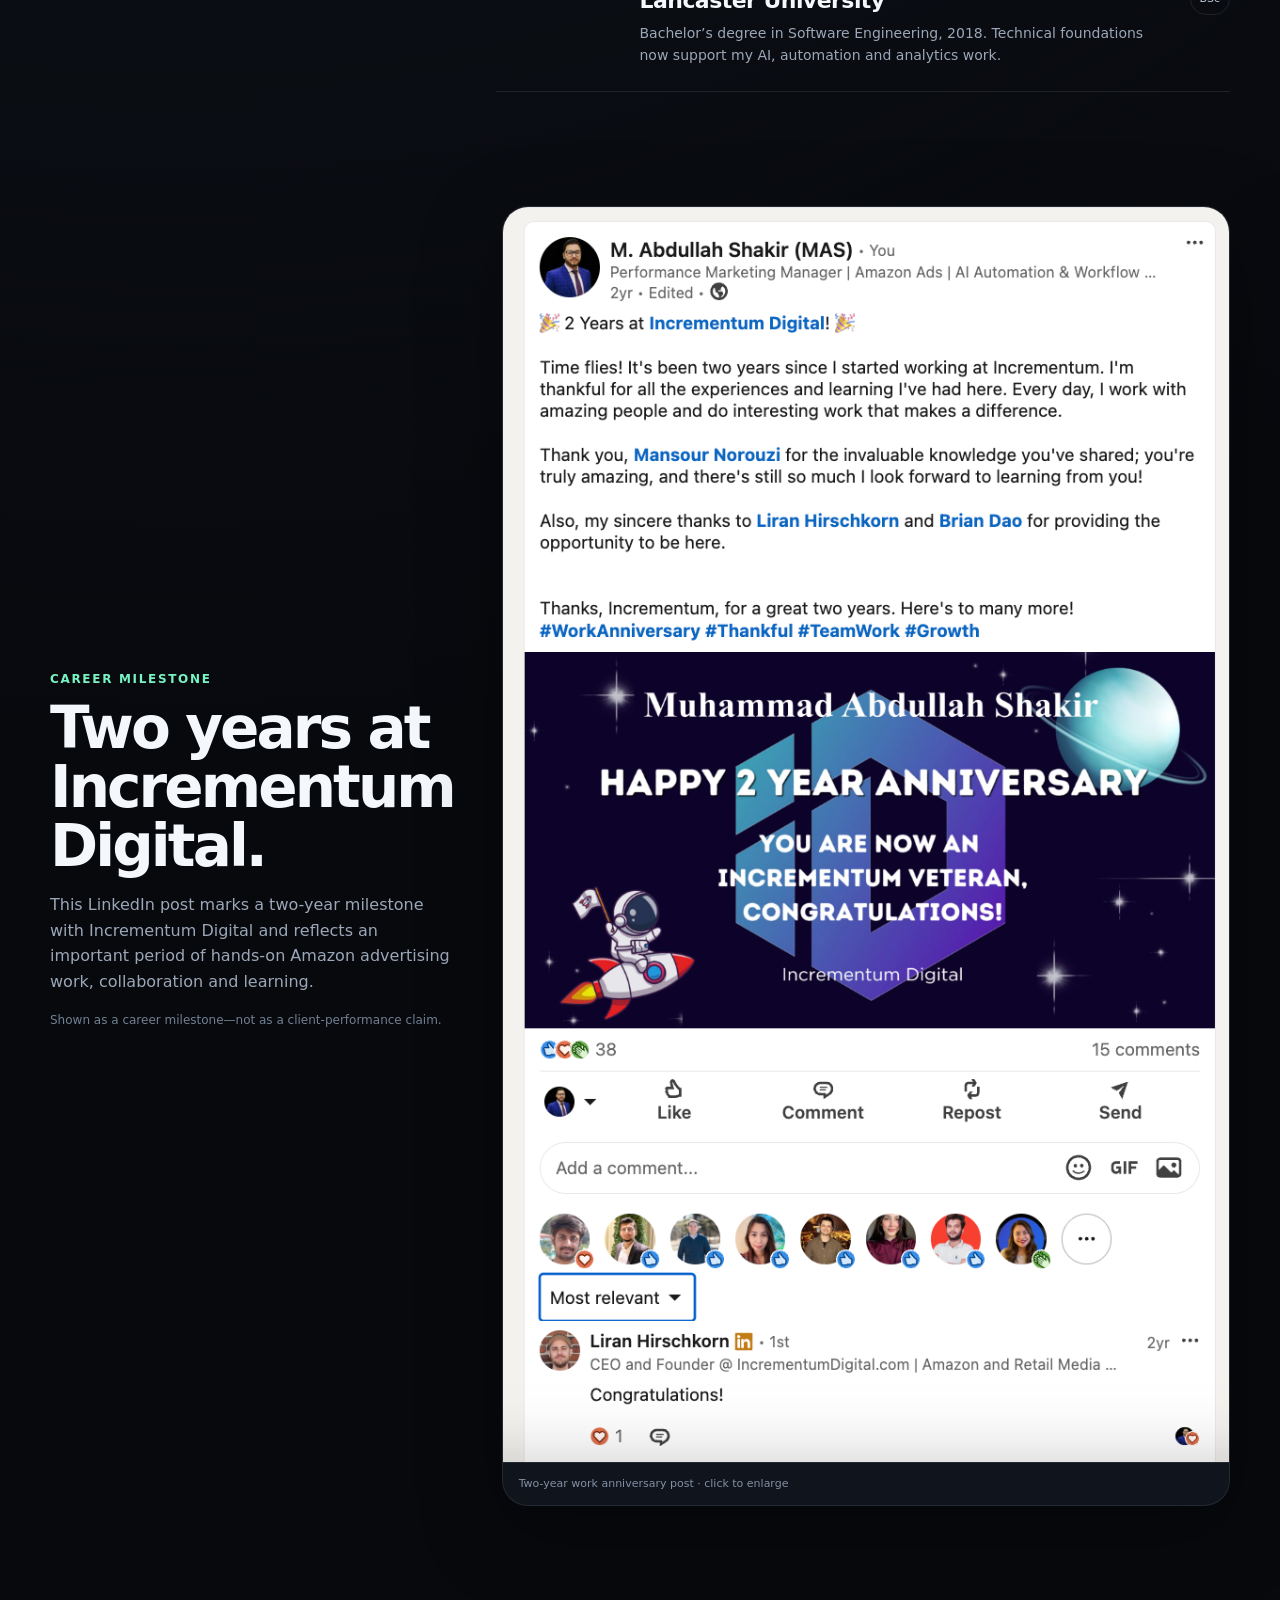
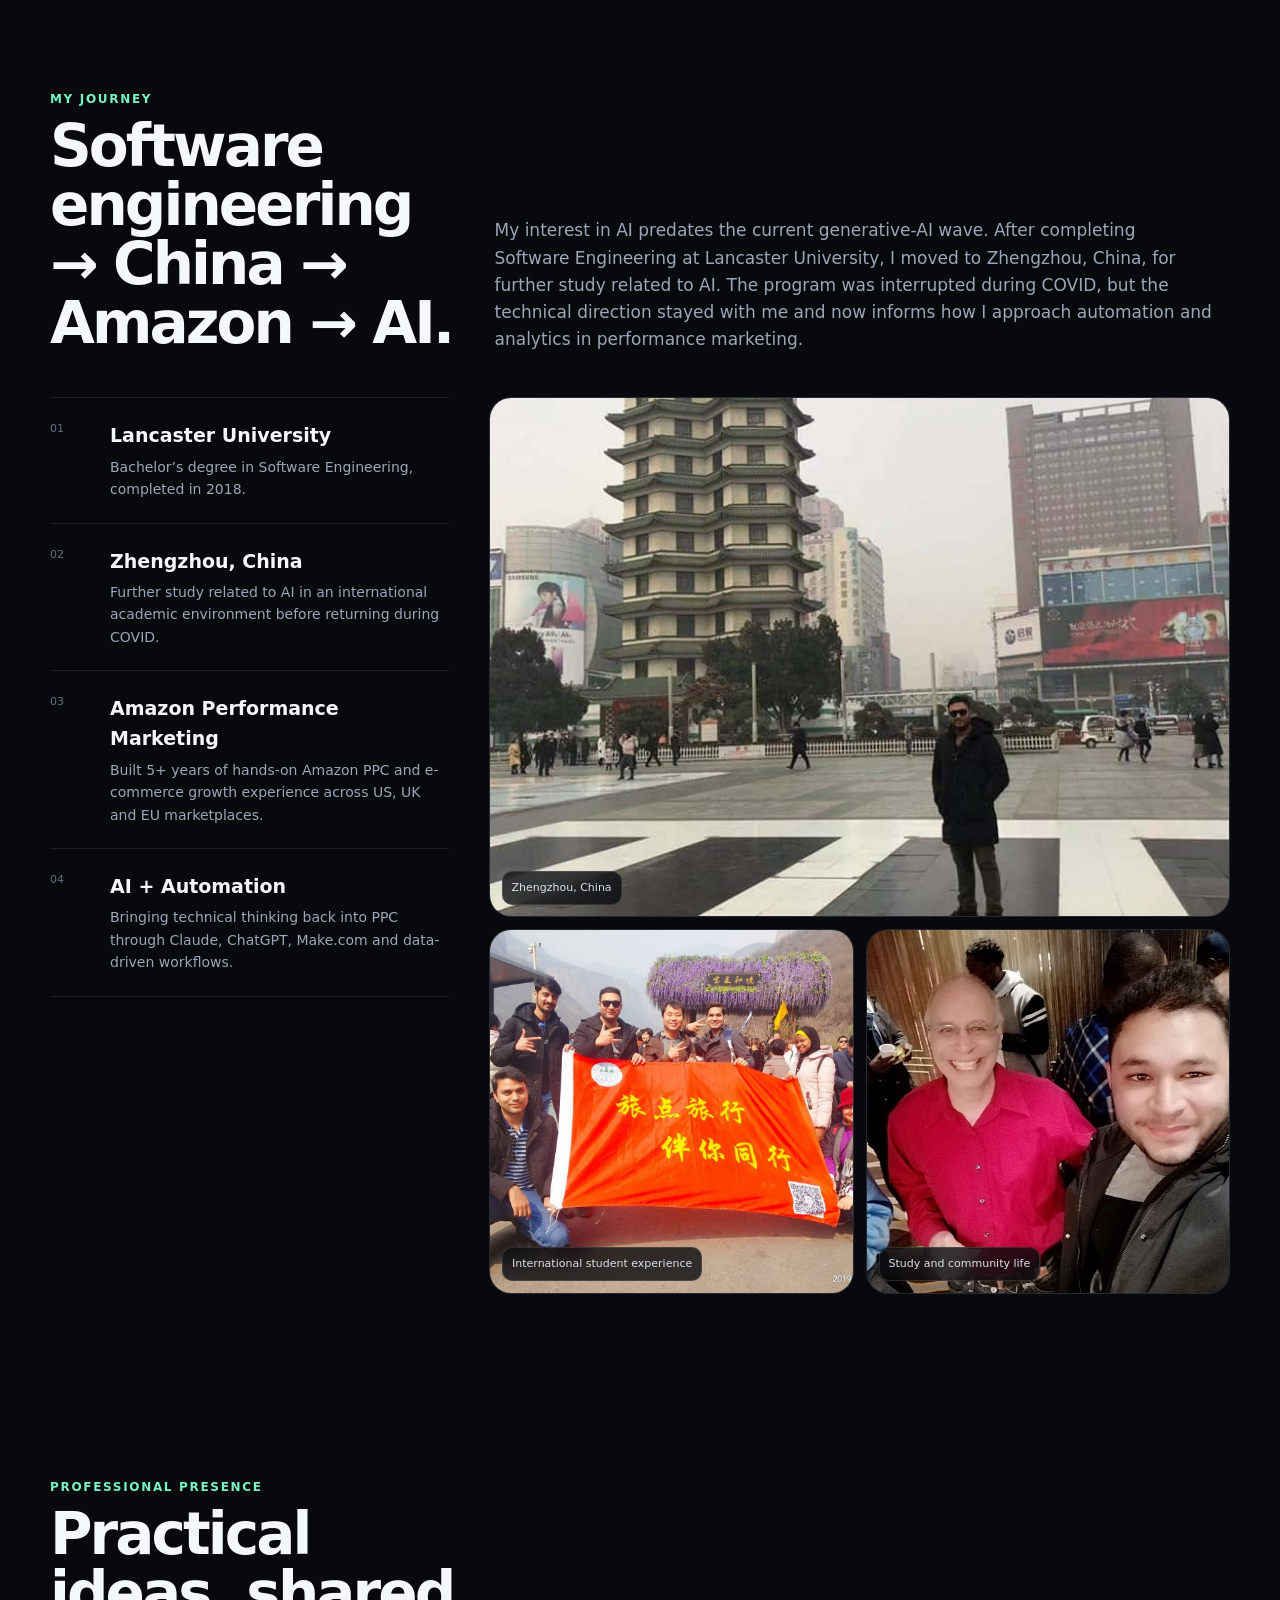
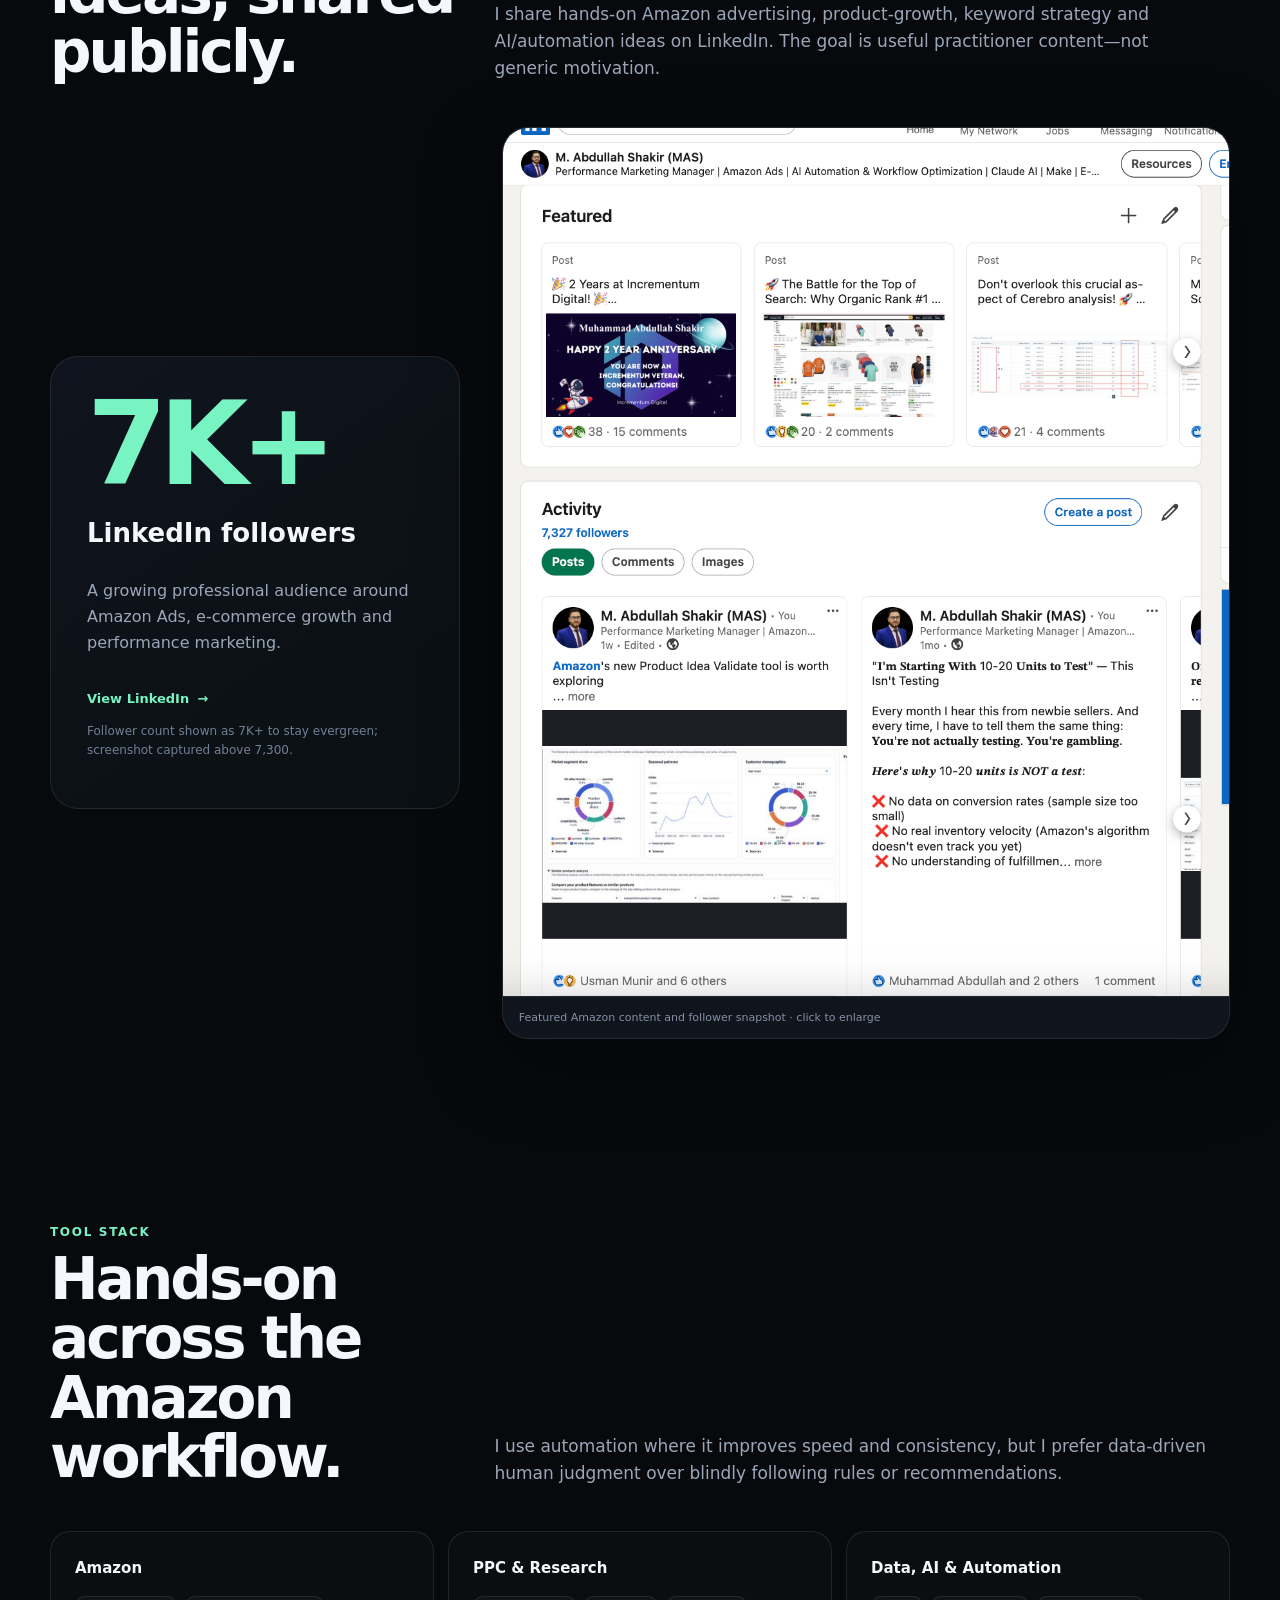
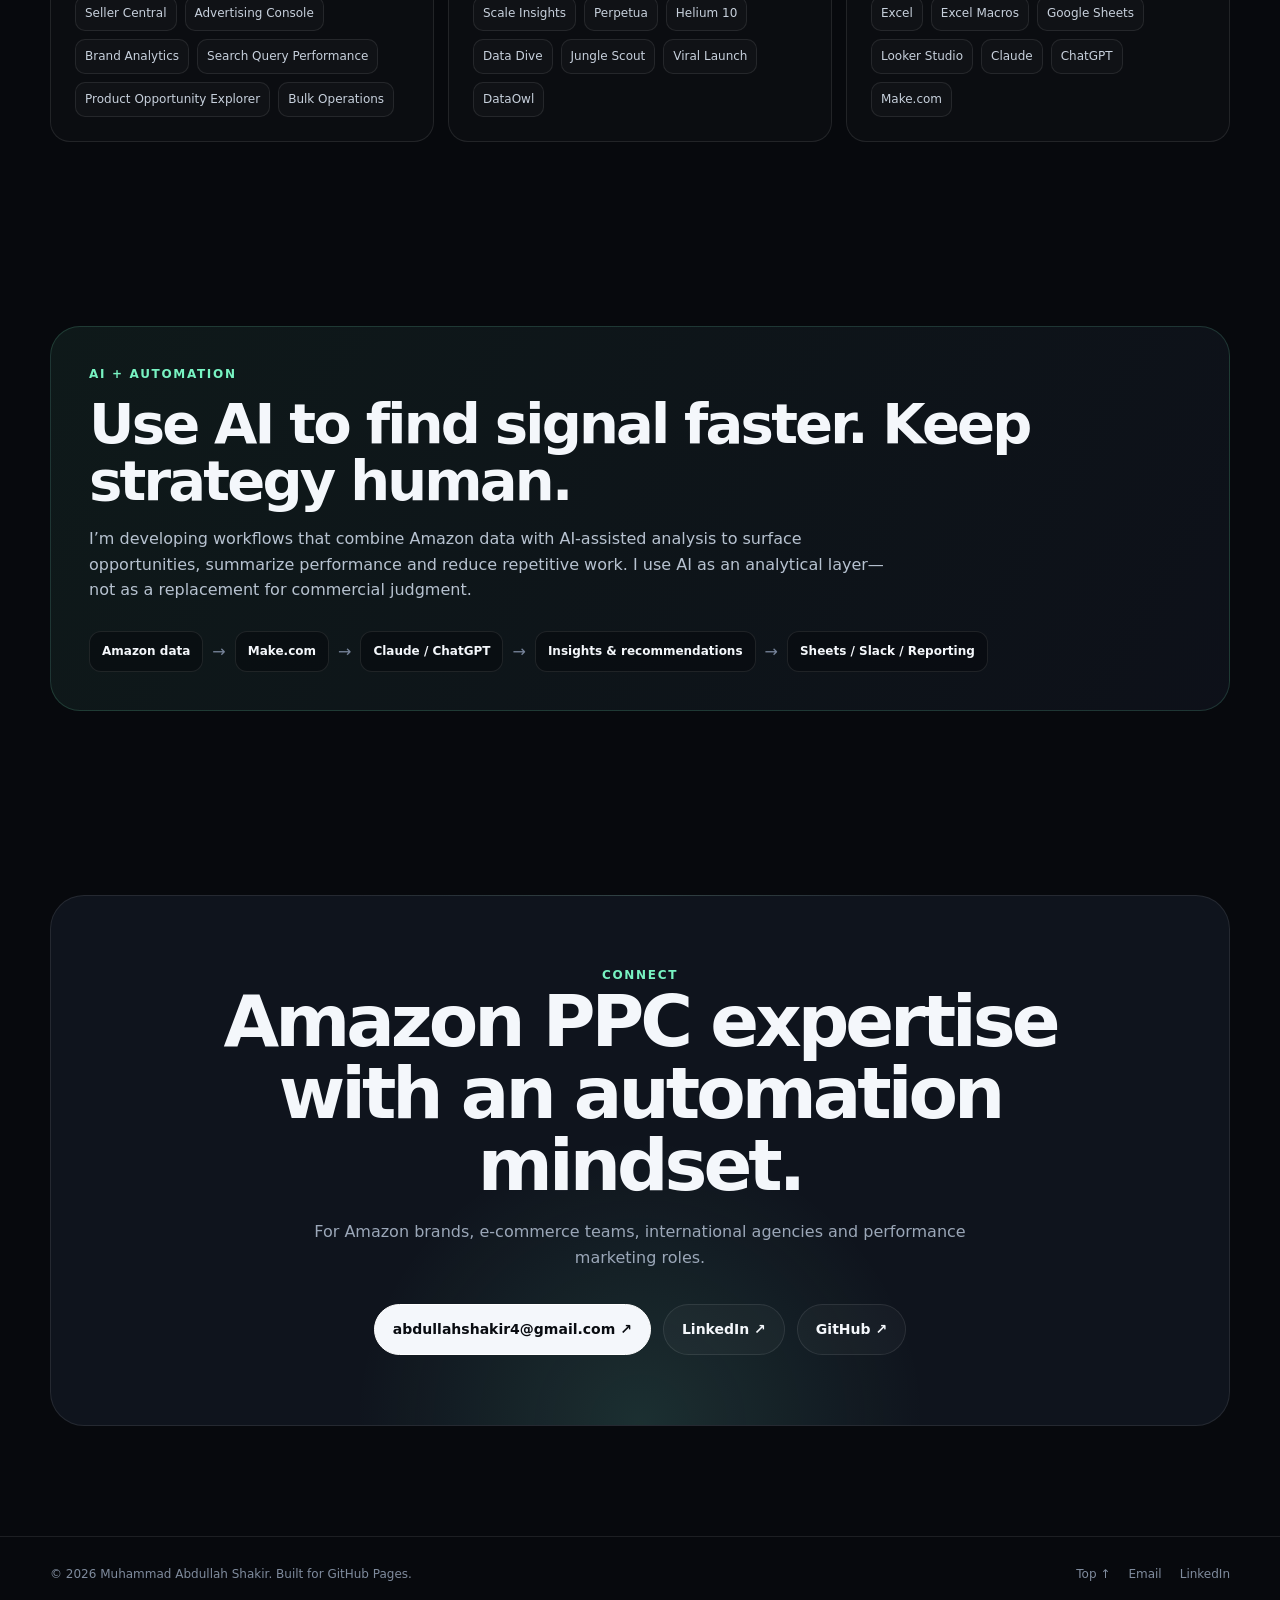
==== commit d9f33ec2: "Portfolio v2 - new case studies, journey and LinkedIn credibility" ====
--- a/index.html
+++ b/index.html
@@ -14,7 +14,7 @@
     <a class="brand" href="#top"><span class="brand-mark">MAS</span><span>Muhammad Abdullah Shakir<small>Performance Marketing</small></span></a>
     <button class="menu-btn" aria-label="Open menu">☰</button>
     <div class="nav-links">
-      <a href="#about">About</a><a href="#work">Work</a><a href="#experience">Experience</a><a href="#tools">Tools</a><a href="#ai">AI & Automation</a>
+      <a href="#about">About</a><a href="#work">Work</a><a href="#experience">Experience</a><a href="#journey">Journey</a><a href="#presence">Presence</a><a href="#ai">AI</a>
       <a class="nav-cta" href="mailto:abdullahshakir4@gmail.com">Get in touch ↗</a>
     </div>
   </div>
@@ -39,11 +39,13 @@
       </div>
     </div>
   </header>
+
   <div class="stats"><div class="container stats-grid reveal">
     <div class="stat"><strong>5+ yrs</strong><span>Amazon PPC experience</span></div>
     <div class="stat"><strong>$250K+</strong><span>Monthly ad spend managed</span></div>
     <div class="stat"><strong>$1M+</strong><span>Monthly ad sales managed</span></div>
     <div class="stat"><strong>100+</strong><span>ASIN portfolio experience</span></div>
+    <div class="stat"><strong>7K+</strong><span>LinkedIn followers</span></div>
   </div></div>
 
   <section id="about"><div class="container">
@@ -57,28 +59,62 @@
   </div></section>
 
   <section id="work"><div class="container">
-    <div class="section-head reveal"><div><div class="kicker">Selected work</div><h2>Evidence over buzzwords.</h2></div><p>Portfolio examples use account-level data and sanitized screenshots. The goal is to show how I think about scale, efficiency, growth signals and performance operations.</p></div>
+    <div class="section-head reveal"><div><div class="kicker">Selected work</div><h2>Evidence over buzzwords.</h2></div><p>Portfolio examples use account-level data, sanitized screenshots and practical frameworks. The goal is to show how I think about scale, profitability, growth signals and Amazon advertising operations.</p></div>
     <div class="work-grid">
       <a class="work-card primary reveal" href="ppc-scaling.html">
         <div class="visual"><img src="assets/ppc-after.png" alt="Amazon PPC performance showing $422K ad sales" /></div>
         <div class="work-card-content"><div class="work-meta"><span class="pill">Amazon PPC</span><span class="pill">Scaling</span><span class="pill">Case Study</span></div><h3>Scaling to $422K monthly ad sales while holding ACOS near 24%</h3><p>Spend grew 11.7%, purchases grew 17.0%, and cost per purchase improved 4.5% across consecutive 30-day periods.</p><div class="case-strip"><div class="case-metric"><strong>$422K</strong><span>Ad sales</span></div><div class="case-metric"><strong>$103K</strong><span>Ad spend</span></div><div class="case-metric"><strong>8,618</strong><span>Purchases</span></div><div class="case-metric"><strong>24.39%</strong><span>ACOS</span></div></div><div class="work-link">Read case study <span>→</span></div></div>
       </a>
       <div class="work-stack">
-        <a class="work-card reveal" href="performance-growth.html"><div class="visual"><img src="assets/scale-insights-mom.png" alt="Multi-month e-commerce performance view" /></div><div class="work-card-content"><div class="work-meta"><span class="pill">Portfolio Analysis</span><span class="pill">Profitability</span></div><h3>Multi-month performance and profitability analysis</h3><p>Using sales, profit, sessions, conversion and PPC contribution to evaluate portfolio health beyond ACOS.</p><div class="work-link">View project <span>→</span></div></div></a>
-        <a class="work-card reveal" href="keyword-ranking.html"><div class="visual"><img src="assets/keyword-ranks.png" alt="Keyword rank monitoring heatmap" /></div><div class="work-card-content"><div class="work-meta"><span class="pill">Organic Ranking</span><span class="pill">Keyword Strategy</span></div><h3>Keyword ranking and organic visibility monitoring</h3><p>Tracking rank movement across priority terms to connect PPC activity with organic visibility and product momentum.</p><div class="work-link">View project <span>→</span></div></div></a>
+        <a class="work-card reveal" href="germany-turnaround.html"><div class="visual"><img src="assets/de-account-growth.png" alt="Germany marketplace monthly performance and profitability trend" /></div><div class="work-card-content"><div class="work-meta"><span class="pill">Germany</span><span class="pill">Product + PPC</span><span class="pill">Growth</span></div><h3>Germany product turnaround: improve the offer, then scale demand</h3><p>A product-and-advertising approach that treated customer feedback, conversion and PPC as one growth system.</p><div class="work-link">Read case study <span>→</span></div></div></a>
+        <a class="work-card reveal" href="branded-vs-nonbranded.html"><div class="audit-visual"><div class="audit-label">BRANDED</div><div class="audit-bar"><span style="width:38%"></span></div><div class="audit-label accent-text">NON-BRANDED</div><div class="audit-bar growth"><span style="width:72%"></span></div><small>Audit the mix, not just blended ACOS.</small></div><div class="work-card-content"><div class="work-meta"><span class="pill">Amazon Ads Audit</span><span class="pill">Market Share</span></div><h3>Branded vs. non-branded growth analysis</h3><p>A practical audit framework for separating brand-defense efficiency from true category-demand expansion.</p><div class="work-link">View framework <span>→</span></div></div></a>
       </div>
+    </div>
+    <div class="work-more-grid">
+      <a class="work-card compact reveal" href="performance-growth.html"><div class="visual"><img src="assets/scale-insights-mom.png" alt="Multi-month e-commerce performance view" /></div><div class="work-card-content"><div class="work-meta"><span class="pill">Portfolio Analysis</span><span class="pill">Profitability</span></div><h3>Multi-month performance and profitability analysis</h3><p>Sales, profit, traffic, conversion, organic contribution and PPC share—beyond a single ACOS number.</p><div class="work-link">View project <span>→</span></div></div></a>
+      <a class="work-card compact reveal" href="keyword-ranking.html"><div class="visual"><img src="assets/keyword-ranks.png" alt="Keyword rank monitoring heatmap" /></div><div class="work-card-content"><div class="work-meta"><span class="pill">Organic Ranking</span><span class="pill">Keyword Strategy</span></div><h3>Keyword ranking and organic visibility monitoring</h3><p>Tracking rank movement across priority terms to connect PPC activity with organic visibility and product momentum.</p><div class="work-link">View project <span>→</span></div></div></a>
     </div>
   </div></section>
 
   <section id="experience"><div class="container experience">
     <div class="exp-intro reveal"><div class="kicker">Experience</div><h2>Amazon-focused teams and brands.</h2><p>Agency and e-commerce experience across FMCG, supplements, Home & Kitchen, electronics, apparel, office products and other consumer categories.</p></div>
     <div class="timeline reveal">
-      <div class="timeline-row"><div class="num">01</div><div><h3>Incrementum Digital</h3><p>Amazon-focused agency experience and performance marketing execution.</p></div><div class="tag">Amazon</div></div>
+      <div class="timeline-row"><div class="num">01</div><div><h3>Incrementum Digital</h3><p>Amazon-focused agency experience and performance marketing execution. Reached a two-year milestone and received an “Incrementum Veteran” recognition.</p></div><div class="tag">2+ years</div></div>
       <div class="timeline-row"><div class="num">02</div><div><h3>My Amazon Guy (MAG)</h3><p>Amazon advertising and marketplace growth work across brand portfolios.</p></div><div class="tag">Agency</div></div>
       <div class="timeline-row"><div class="num">03</div><div><h3>LEVO</h3><p>Performance marketing and Amazon account management experience.</p></div><div class="tag">Growth</div></div>
       <div class="timeline-row"><div class="num">04</div><div><h3>Razor Group</h3><p>E-commerce portfolio and marketplace performance experience.</p></div><div class="tag">E-commerce</div></div>
       <div class="timeline-row"><div class="num">05</div><div><h3>Forsit</h3><p>Amazon-focused growth and advertising experience.</p></div><div class="tag">Marketplace</div></div>
       <div class="timeline-row"><div class="num">06</div><div><h3>Lancaster University</h3><p>Bachelor’s degree in Software Engineering, 2018. Technical foundations now support my AI, automation and analytics work.</p></div><div class="tag">BSc</div></div>
+    </div>
+  </div></section>
+
+  <section class="recognition-section"><div class="container"><div class="recognition-grid">
+    <div class="recognition-copy reveal"><div class="kicker">Career milestone</div><h2>Two years at Incrementum Digital.</h2><p>This LinkedIn post marks a two-year milestone with Incrementum Digital and reflects an important period of hands-on Amazon advertising work, collaboration and learning.</p><p class="small-note">Shown as a career milestone—not as a client-performance claim.</p></div>
+    <div class="social-proof-card reveal"><img class="zoomable" src="assets/incrementum-2-years-linkedin.png" alt="LinkedIn post celebrating two years at Incrementum Digital" /><div class="social-proof-caption">Two-year work anniversary post · click to enlarge</div></div>
+  </div></div></section>
+
+  <section id="journey"><div class="container">
+    <div class="section-head reveal"><div><div class="kicker">My journey</div><h2>Software engineering → China → Amazon → AI.</h2></div><p>My interest in AI predates the current generative-AI wave. After completing Software Engineering at Lancaster University, I moved to Zhengzhou, China, for further study related to AI. The program was interrupted during COVID, but the technical direction stayed with me and now informs how I approach automation and analytics in performance marketing.</p></div>
+    <div class="journey-layout">
+      <div class="journey-story reveal">
+        <div class="journey-step"><span>01</span><div><strong>Lancaster University</strong><p>Bachelor’s degree in Software Engineering, completed in 2018.</p></div></div>
+        <div class="journey-step"><span>02</span><div><strong>Zhengzhou, China</strong><p>Further study related to AI in an international academic environment before returning during COVID.</p></div></div>
+        <div class="journey-step"><span>03</span><div><strong>Amazon Performance Marketing</strong><p>Built 5+ years of hands-on Amazon PPC and e-commerce growth experience across US, UK and EU marketplaces.</p></div></div>
+        <div class="journey-step"><span>04</span><div><strong>AI + Automation</strong><p>Bringing technical thinking back into PPC through Claude, ChatGPT, Make.com and data-driven workflows.</p></div></div>
+      </div>
+      <div class="journey-gallery reveal">
+        <figure class="journey-main"><img class="zoomable" src="assets/zhengzhou-city.png" alt="Muhammad Abdullah Shakir in Zhengzhou, China" /><figcaption>Zhengzhou, China</figcaption></figure>
+        <figure><img class="zoomable" src="assets/zhengzhou-group.png" alt="Student group travel experience in China" /><figcaption>International student experience</figcaption></figure>
+        <figure><img class="zoomable" src="assets/zhengzhou-event.png" alt="Event during studies in Zhengzhou" /><figcaption>Study and community life</figcaption></figure>
+      </div>
+    </div>
+  </div></section>
+
+  <section id="presence"><div class="container">
+    <div class="section-head reveal"><div><div class="kicker">Professional presence</div><h2>Practical ideas, shared publicly.</h2></div><p>I share hands-on Amazon advertising, product-growth, keyword strategy and AI/automation ideas on LinkedIn. The goal is useful practitioner content—not generic motivation.</p></div>
+    <div class="presence-grid">
+      <div class="presence-card reveal"><div class="presence-number">7K+</div><h3>LinkedIn followers</h3><p>A growing professional audience around Amazon Ads, e-commerce growth and performance marketing.</p><a class="work-link" href="https://www.linkedin.com/in/muhammadabdullahshakir/" target="_blank" rel="noreferrer">View LinkedIn <span>→</span></a><p class="small-note">Follower count shown as 7K+ to stay evergreen; screenshot captured above 7,300.</p></div>
+      <div class="social-proof-card reveal"><img class="zoomable" src="assets/linkedin-featured-posts.png" alt="LinkedIn featured posts and follower count" /><div class="social-proof-caption">Featured Amazon content and follower snapshot · click to enlarge</div></div>
     </div>
   </div></section>
 
--- a/styles.css
+++ b/styles.css
@@ -47,3 +47,16 @@
 .lightbox{position:fixed;inset:0;background:rgba(2,3,6,.92);display:none;z-index:100;align-items:center;justify-content:center;padding:30px;cursor:zoom-out}.lightbox.open{display:flex}.lightbox img{max-width:96vw;max-height:92vh;object-fit:contain;border-radius:12px;box-shadow:0 24px 80px rgba(0,0,0,.55)}.zoomable{cursor:zoom-in}
 @media(max-width:980px){.hero-grid,.section-head,.experience,.case-grid{grid-template-columns:1fr}.hero-photo-wrap{min-height:auto;padding-top:20px}.photo-card{width:min(420px,80vw)}.stats-grid{grid-template-columns:repeat(2,1fr)}.stat:nth-child(2){border-right:0}.stat:nth-child(-n+2){border-bottom:1px solid var(--line)}.services-grid{grid-template-columns:repeat(2,1fr)}.work-grid{grid-template-columns:1fr}.tools-wrap{grid-template-columns:1fr 1fr}.exp-intro,.case-sidebar{position:static}.section-head{align-items:start}.case-sidebar-card{display:grid;grid-template-columns:repeat(2,1fr);gap:8px}.case-sidebar-card h3{grid-column:1/-1}.case-sidebar-card div{border-top:0!important;border-bottom:1px solid var(--line)}}
 @media(max-width:720px){.container{width:min(calc(100% - 28px),var(--container))}.nav-links{position:absolute;top:76px;left:14px;right:14px;display:none;flex-direction:column;align-items:stretch;gap:0;padding:10px;border:1px solid var(--line);border-radius:16px;background:#0b0f16;box-shadow:var(--shadow)}.nav-links.open{display:flex}.nav-links a{padding:12px 10px}.menu-btn{display:block}.hero{padding-top:54px}.hero-copy{font-size:16px}.stats-grid{grid-template-columns:1fr 1fr}.stat{padding:20px 18px}.stat strong{font-size:27px}.services-grid,.tools-wrap,.two-up{grid-template-columns:1fr}.service{min-height:220px}.work-card.primary .visual,.work-card .visual{height:220px}.timeline-row{grid-template-columns:42px 1fr}.timeline-row .tag{grid-column:2;justify-self:start}.ai-band{padding:26px}.case-hero{padding-top:52px}.case-sidebar-card{grid-template-columns:1fr}.case-strip{grid-template-columns:1fr 1fr}.footer-inner{flex-direction:column}.cta-box{padding:52px 22px}}
+
+/* v2 additions */
+.stats-grid{grid-template-columns:repeat(5,1fr)}
+.work-more-grid{display:grid;grid-template-columns:1fr 1fr;gap:16px;margin-top:16px}
+.work-card.compact{min-height:390px}
+.audit-visual{height:245px;padding:34px;background:radial-gradient(circle at 75% 20%,rgba(120,243,194,.12),transparent 30%),linear-gradient(145deg,#111824,#0a0f17);border-bottom:1px solid var(--line);display:flex;flex-direction:column;justify-content:center;gap:9px}.audit-visual .audit-label{font-size:11px;letter-spacing:.16em;font-weight:850;color:#aab5c4}.audit-visual .accent-text{color:var(--accent)}.audit-bar{height:18px;border:1px solid var(--line);border-radius:999px;overflow:hidden;background:rgba(255,255,255,.025)}.audit-bar span{display:block;height:100%;background:#8491a4;border-radius:999px}.audit-bar.growth span{background:linear-gradient(90deg,var(--accent-2),var(--accent))}.audit-visual small{color:#8d99aa;margin-top:12px}
+.recognition-section{padding-top:22px}.recognition-grid,.presence-grid{display:grid;grid-template-columns:.72fr 1.28fr;gap:42px;align-items:center}.recognition-copy h2,.presence-card h2{font-size:clamp(38px,5vw,58px);line-height:1.02;letter-spacing:-.05em;margin:10px 0 16px}.recognition-copy p,.presence-card p{color:var(--muted)}.small-note{font-size:12px!important;color:#718095!important}.social-proof-card{border:1px solid var(--line);border-radius:26px;overflow:hidden;background:var(--panel);box-shadow:var(--shadow)}.social-proof-card img{width:100%;height:auto;background:#fff}.social-proof-caption{padding:12px 16px;color:#8491a3;font-size:11px;border-top:1px solid var(--line)}
+.journey-layout{display:grid;grid-template-columns:.7fr 1.3fr;gap:40px;align-items:start}.journey-story{border-top:1px solid var(--line)}.journey-step{display:grid;grid-template-columns:44px 1fr;gap:16px;padding:22px 0;border-bottom:1px solid var(--line)}.journey-step>span{font-size:11px;color:#657083}.journey-step strong{font-size:19px}.journey-step p{margin:5px 0 0;color:var(--muted);font-size:14px}.journey-gallery{display:grid;grid-template-columns:1fr 1fr;gap:12px}.journey-gallery figure{margin:0;border-radius:22px;overflow:hidden;border:1px solid var(--line);background:var(--panel);position:relative}.journey-gallery .journey-main{grid-column:1/-1;max-height:520px}.journey-gallery img{width:100%;height:100%;min-height:260px;object-fit:cover}.journey-gallery .journey-main img{max-height:520px;object-position:center 58%}.journey-gallery figure:nth-child(2) img{object-position:center}.journey-gallery figure:nth-child(3) img{object-position:center 26%}.journey-gallery figcaption{position:absolute;left:12px;bottom:12px;background:rgba(7,9,13,.78);border:1px solid rgba(255,255,255,.12);backdrop-filter:blur(10px);padding:7px 9px;border-radius:10px;font-size:11px;color:#d9e1ea}
+.presence-card{border:1px solid var(--line);border-radius:28px;background:linear-gradient(145deg,rgba(142,165,255,.07),rgba(120,243,194,.03));padding:36px;min-height:360px;display:flex;flex-direction:column;justify-content:center}.presence-number{font-size:clamp(64px,9vw,118px);line-height:.9;letter-spacing:-.07em;font-weight:900;color:var(--accent)}.presence-card h3{font-size:26px;margin:16px 0 8px}.presence-card .work-link{align-self:flex-start}
+.audit-framework{display:grid;grid-template-columns:1fr 1fr;gap:14px;margin:26px 0}.audit-framework>div{border:1px solid var(--line);border-radius:18px;padding:20px;background:rgba(255,255,255,.02)}.audit-framework span{display:block;font-size:11px;color:var(--accent);font-weight:850;letter-spacing:.12em;margin-bottom:9px}.audit-framework strong{font-size:18px}.audit-framework p{font-size:13px;margin:8px 0 0}
+@media(max-width:1100px){.stats-grid{grid-template-columns:repeat(3,1fr)}.stat{border-bottom:1px solid var(--line)}.stat:nth-child(3){border-right:0}.stat:nth-child(4),.stat:nth-child(5){border-bottom:0}.recognition-grid,.journey-layout,.presence-grid{grid-template-columns:1fr}}
+@media(max-width:980px){.stats-grid{grid-template-columns:repeat(2,1fr)}.stat:nth-child(odd){border-right:1px solid var(--line)}.stat:nth-child(even){border-right:0}.stat:nth-child(4){border-bottom:1px solid var(--line)}.stat:nth-child(5){border-bottom:0}.work-more-grid{grid-template-columns:1fr}}
+@media(max-width:720px){.stats-grid{grid-template-columns:1fr 1fr}.journey-gallery{grid-template-columns:1fr}.journey-gallery .journey-main{grid-column:auto}.journey-gallery img{min-height:220px}.presence-card{padding:26px}.audit-framework{grid-template-columns:1fr}.recognition-grid,.presence-grid{gap:24px}}
